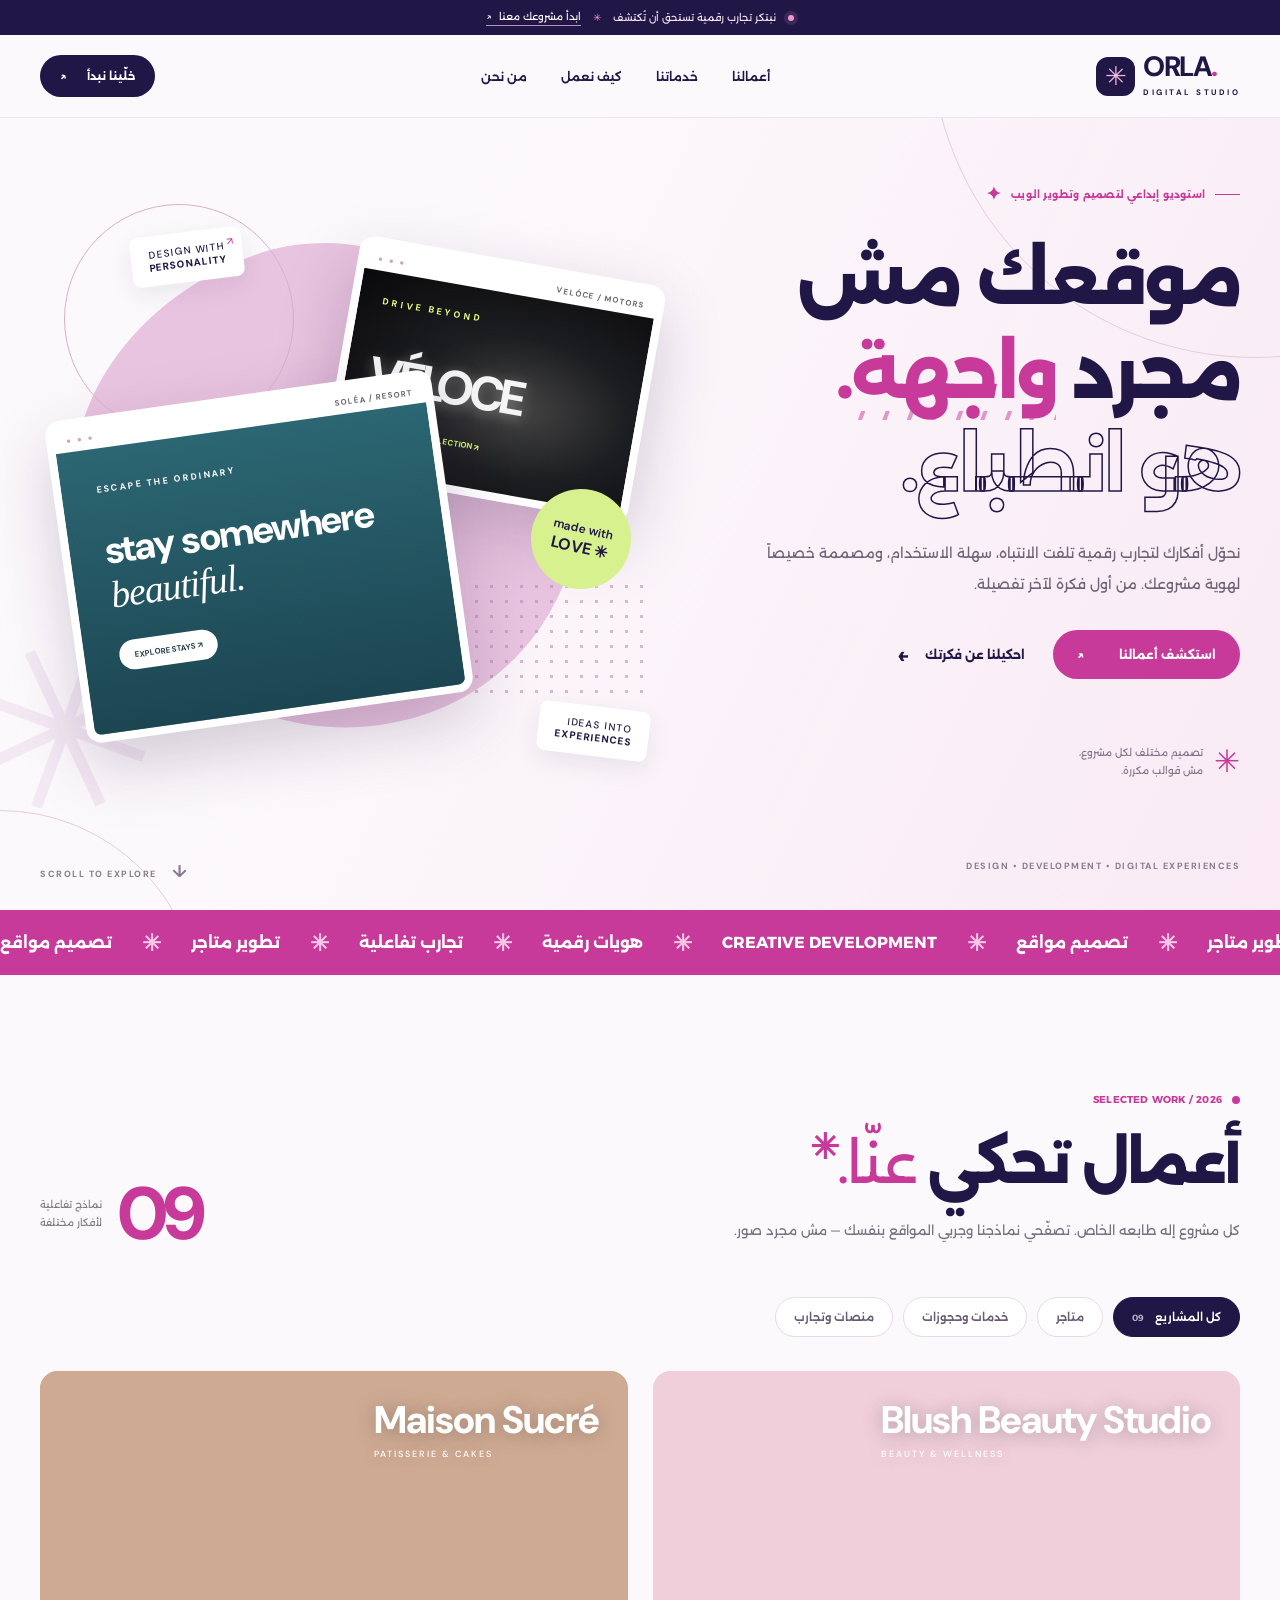
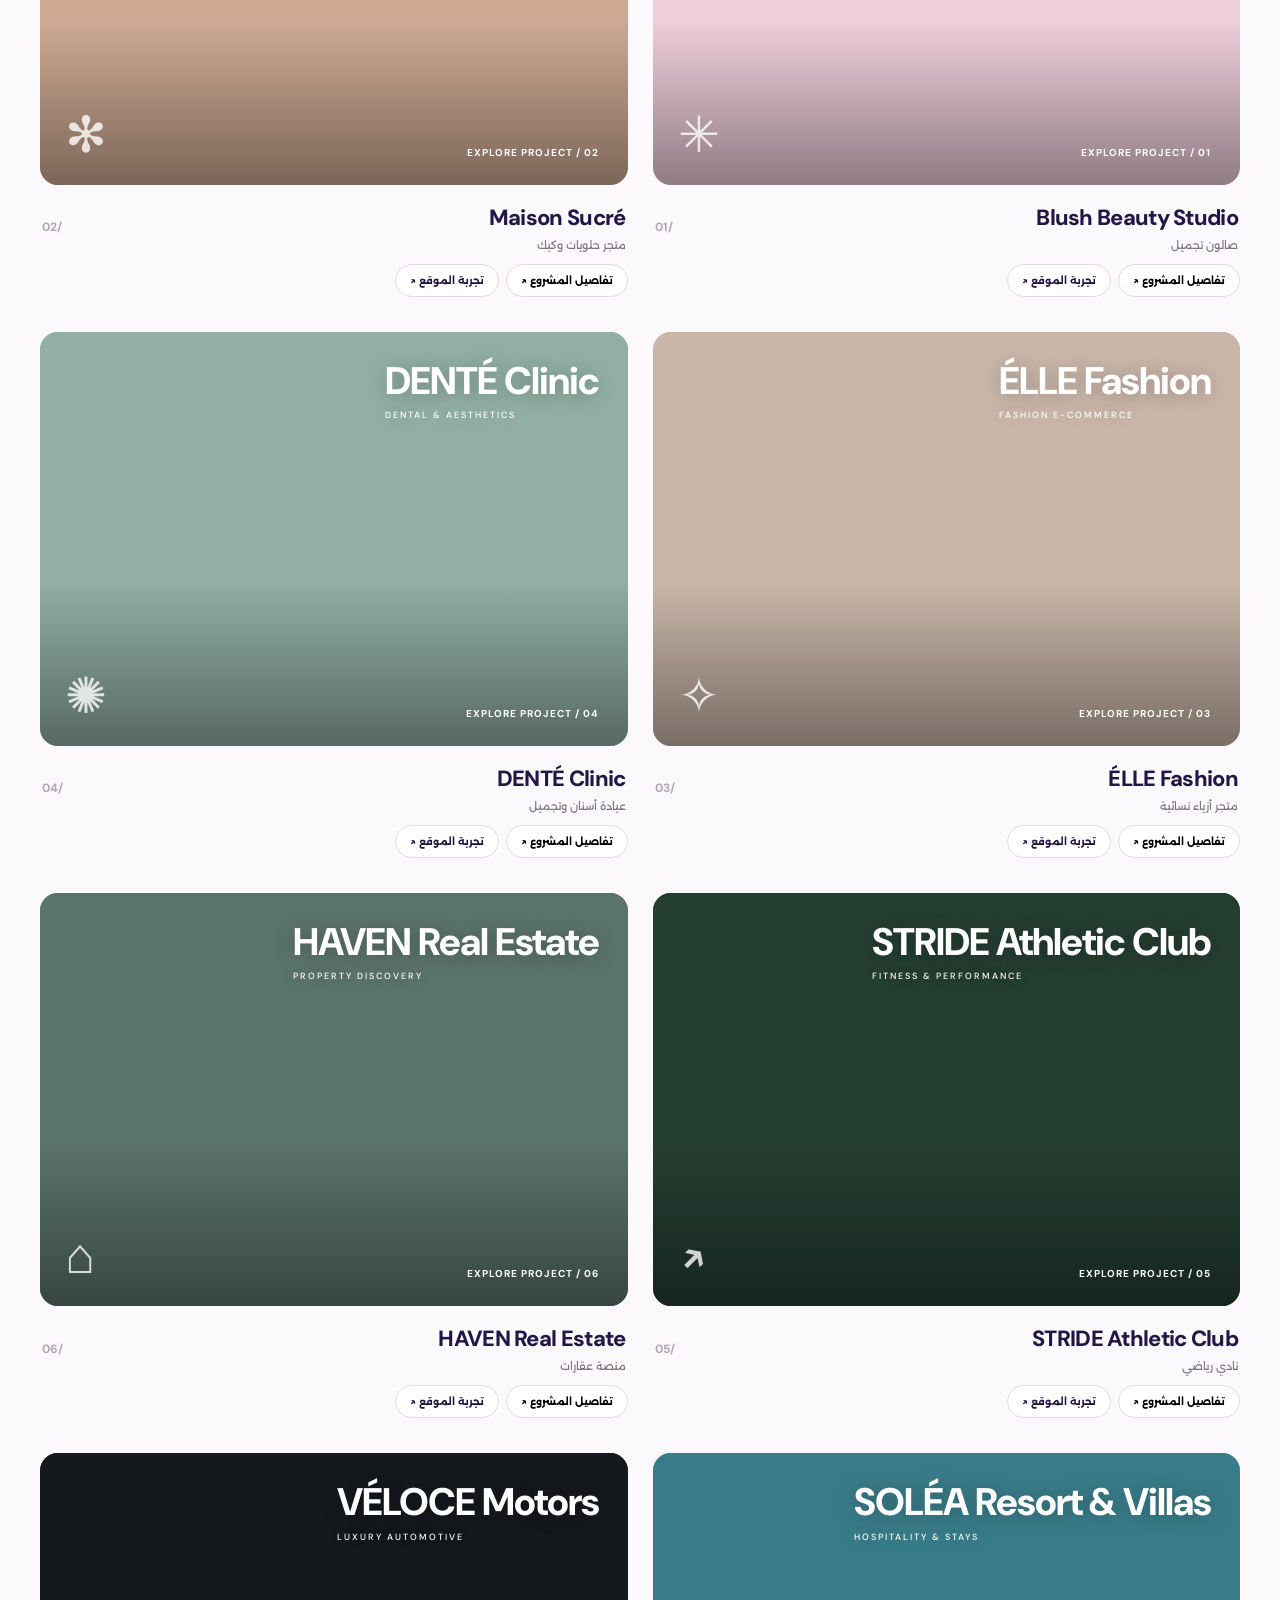
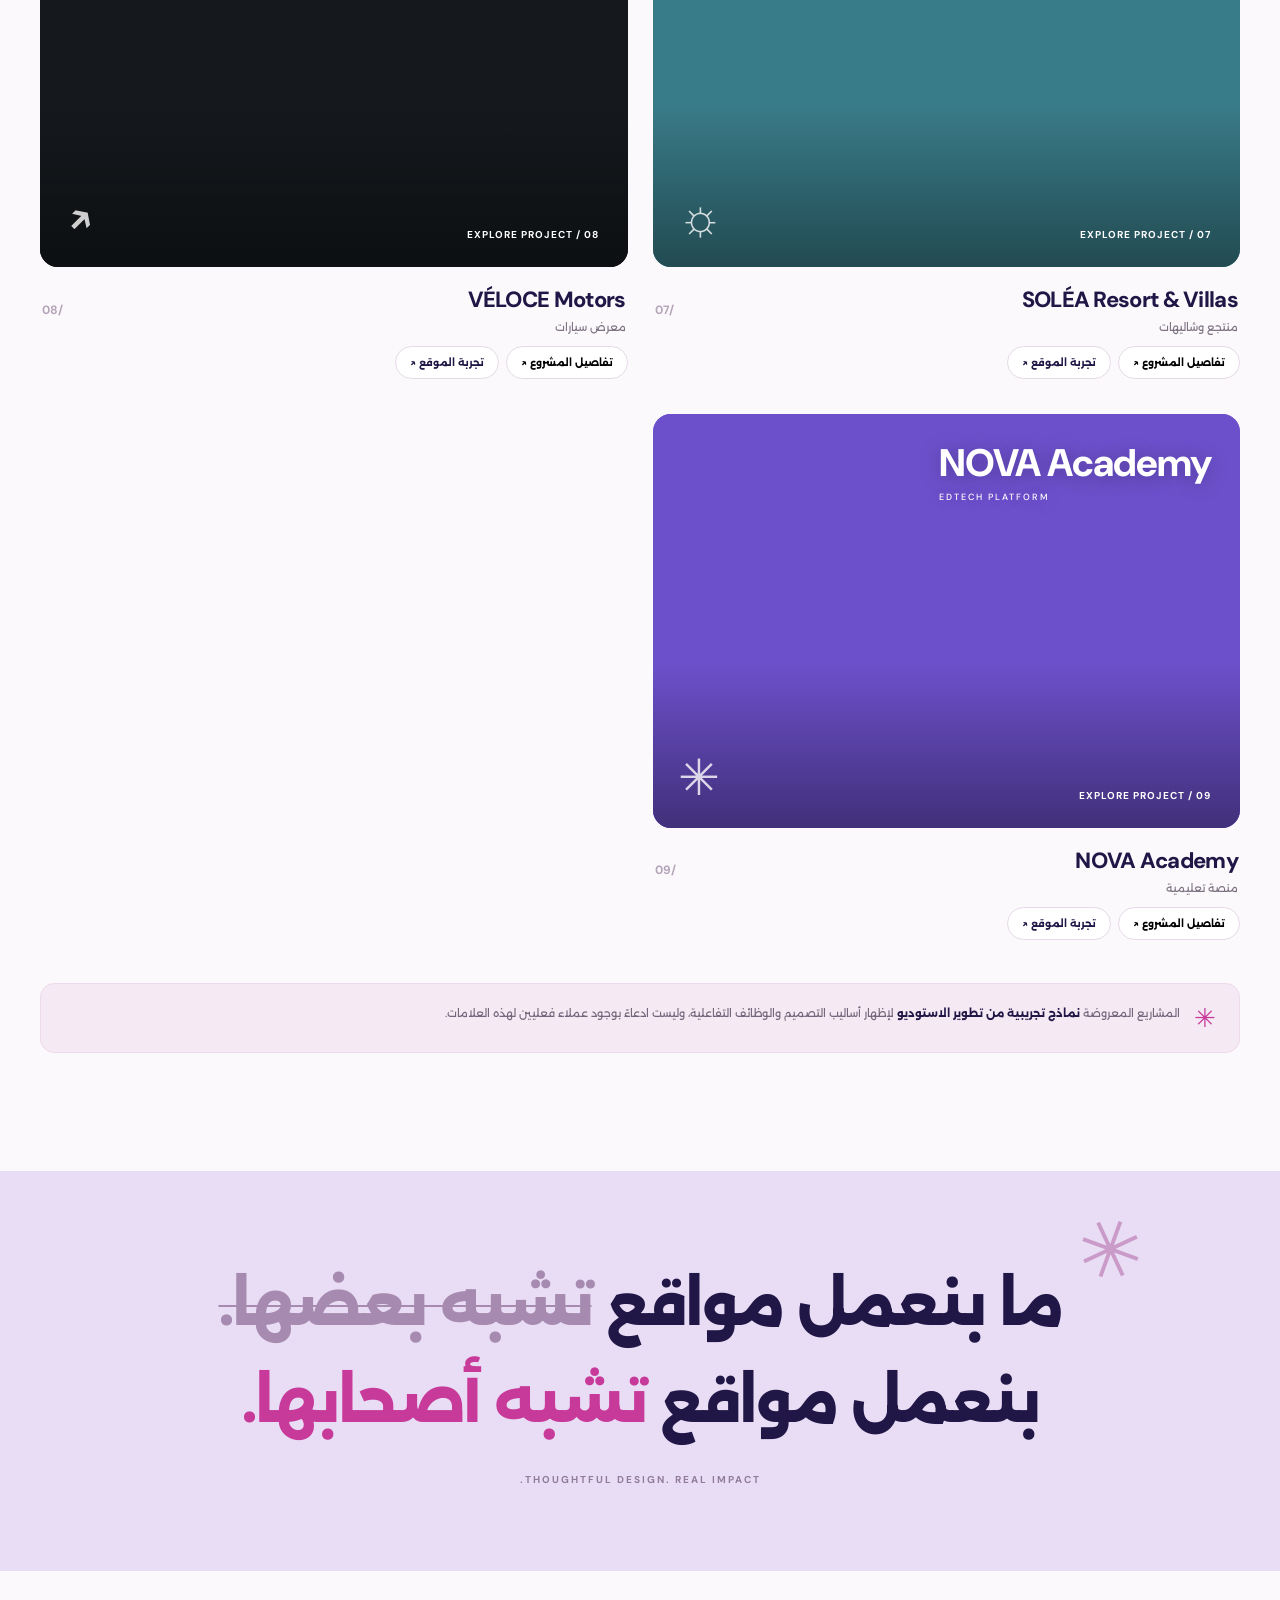
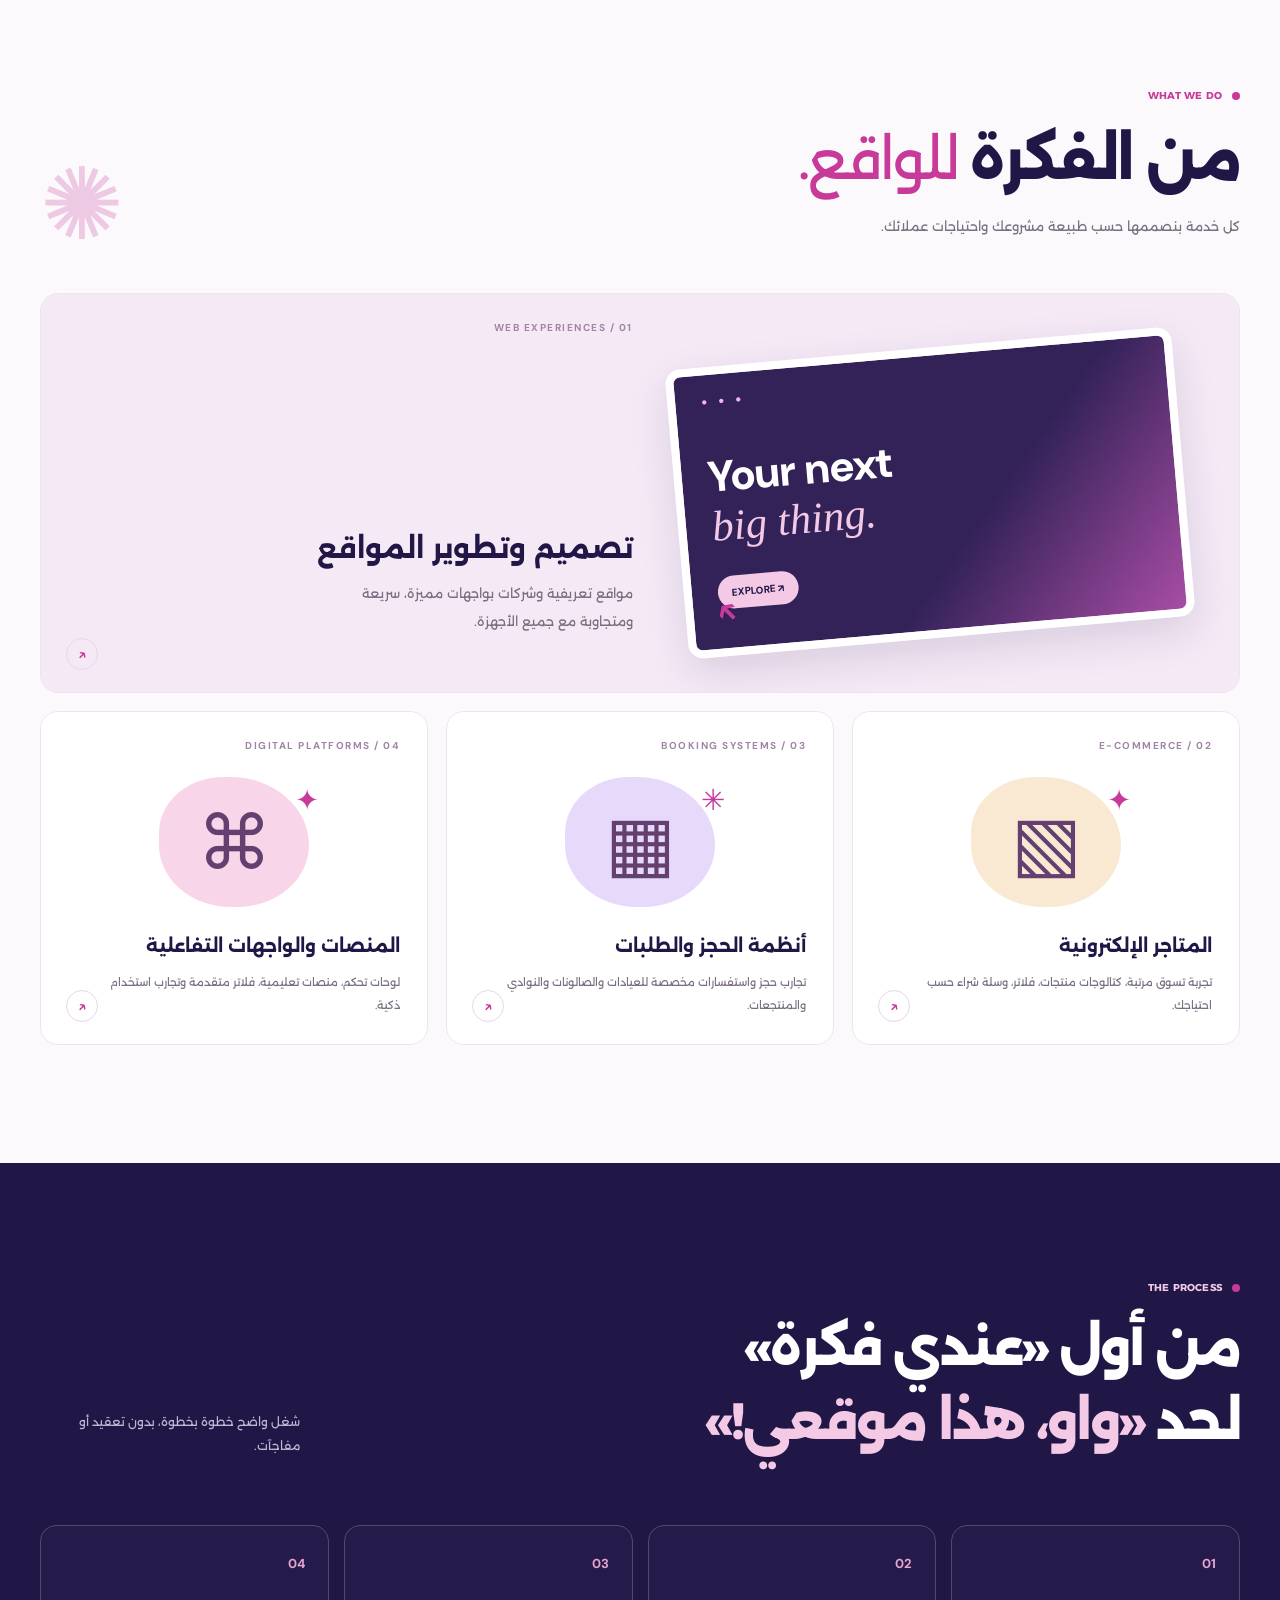
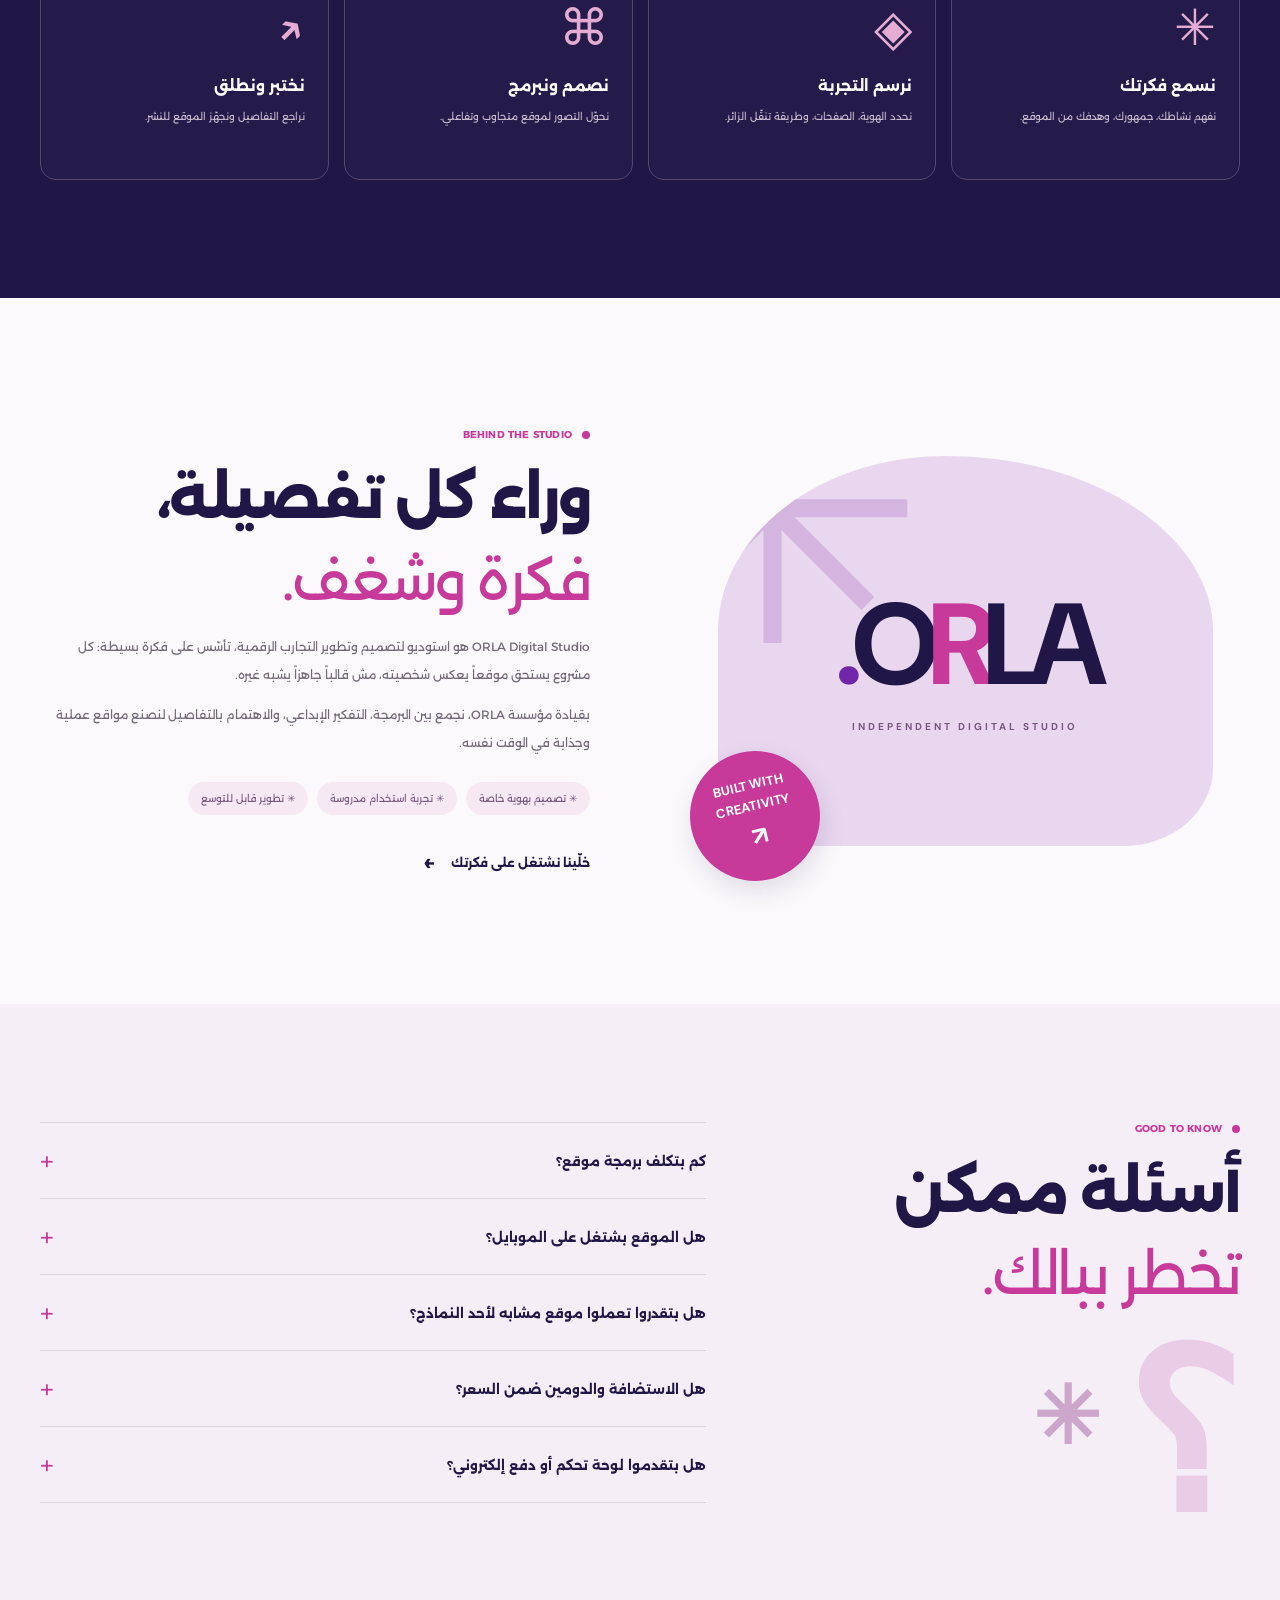
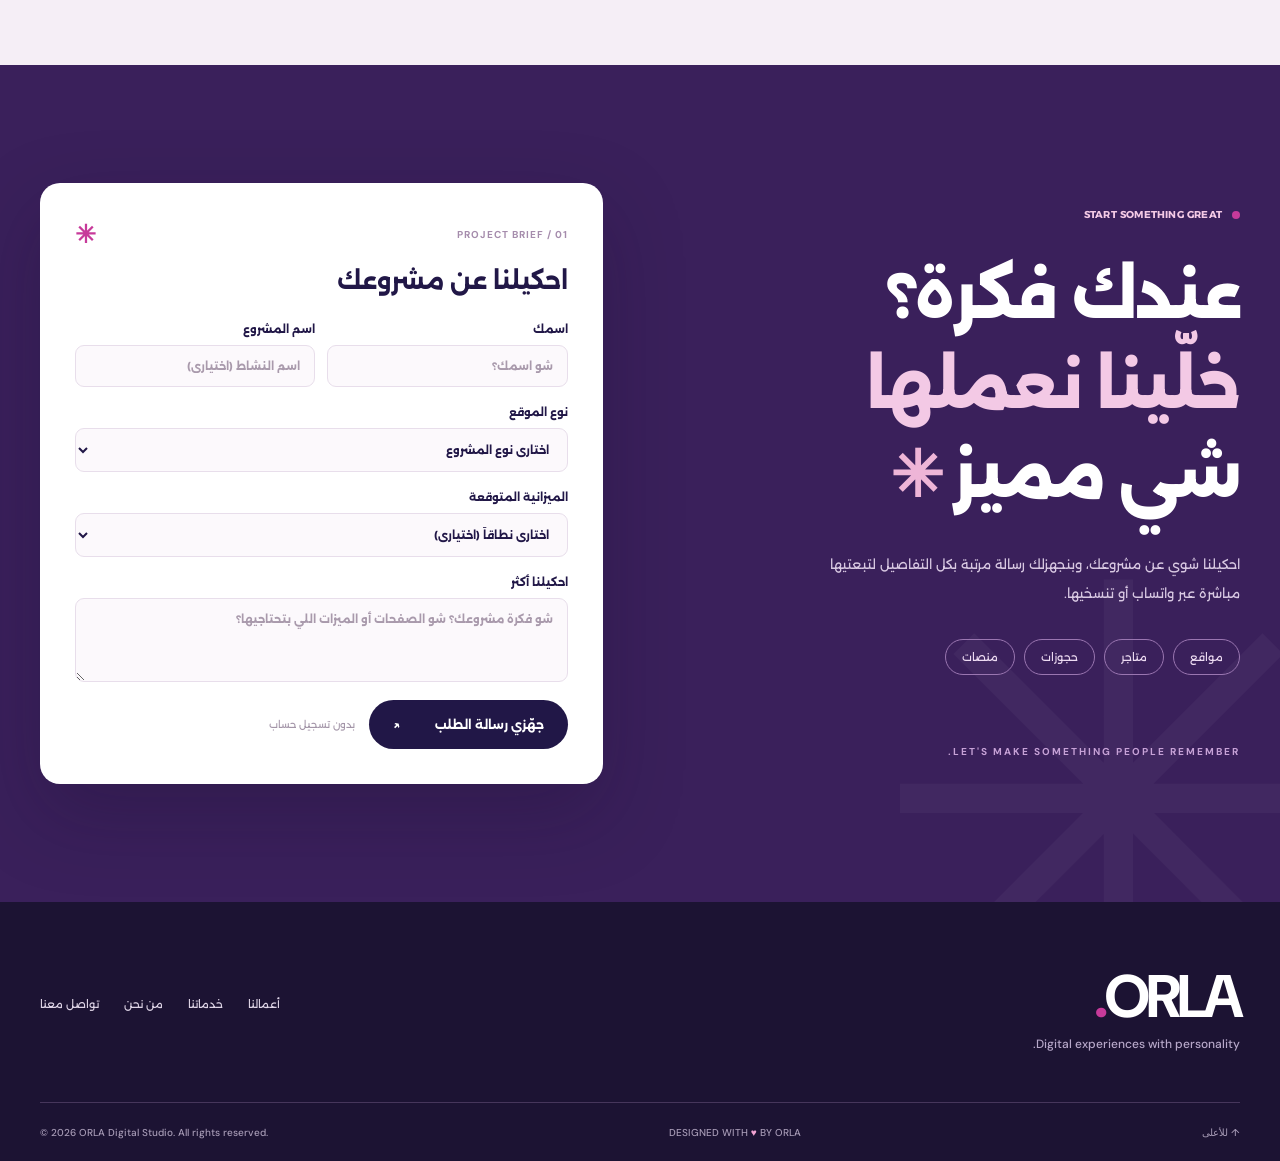
==== index.html @ 991848d8 "Add files via upload" ====
<!doctype html>
<html lang="ar" dir="rtl"><head><meta charset="utf-8"><meta name="viewport" content="width=device-width,initial-scale=1"><meta name="theme-color" content="#211747"><meta name="description" content="ORLA Digital Studio — تصميم وتطوير مواقع ومتاجر ومنصات رقمية بهويات مميزة وتجارب تفاعلية."><title>ORLA Digital Studio | نصنع حضورك الرقمي</title><link rel="preconnect" href="https://fonts.googleapis.com"><link rel="preconnect" href="https://fonts.gstatic.com" crossorigin><link href="https://fonts.googleapis.com/css2?family=Alexandria:wght@300;400;500;600;700;800&family=DM+Sans:wght@400;500;600;700;800&display=swap" rel="stylesheet"><link rel="stylesheet" href="style.css"></head>
<body>
<div class="progress-line" id="progress"></div><div class="cursor-glow" id="glow" aria-hidden="true"></div>
<div class="announcement"><span class="pulse"></span> نبتكر تجارب رقمية تستحق أن تُكتشف <span class="announcement-star">✳</span> <a href="#contact">ابدأ مشروعك معنا <span>↗</span></a></div>
<header class="header" id="header"><div class="shell nav"><a class="brand" href="#home" aria-label="ORLA Digital Studio"><span class="brand-symbol">✳</span><span class="brand-word">ORLA<span class="brand-dot">.</span><small>DIGITAL STUDIO</small></span></a><nav class="desktop-links" aria-label="القائمة الرئيسية"><a href="#work">أعمالنا</a><a href="#services">خدماتنا</a><a href="#process">كيف نعمل</a><a href="#about">من نحن</a></nav><div class="nav-end"><a class="nav-cta" href="#contact">خلّينا نبدأ <span>↗</span></a><button id="menuToggle" class="menu-toggle" aria-label="فتح القائمة" aria-expanded="false"><span></span><span></span></button></div></div><nav id="mobileMenu" class="mobile-menu" aria-label="قائمة الهاتف"><a href="#work">أعمالنا</a><a href="#services">خدماتنا</a><a href="#process">كيف نعمل</a><a href="#about">من نحن</a><a href="#contact">اطلب موقعك</a></nav></header>
<main>
<section class="hero" id="home"><div class="hero-orbit orbit-one"></div><div class="hero-orbit orbit-two"></div><div class="hero-grid shell"><div class="hero-content"><div class="eyebrow"><span class="eyebrow-line"></span> استوديو إبداعي لتصميم وتطوير الويب <span class="sparkle">✦</span></div><h1>موقعك مش<br>مجرد <em>واجهة<span class="squiggle"></span></em><span class="period">.</span><br><span class="hero-outline">هو انطباع.</span></h1><p class="hero-lead">نحوّل أفكارك لتجارب رقمية تلفت الانتباه، سهلة الاستخدام، ومصممة خصيصاً لهوية مشروعك. من أول فكرة لآخر تفصيلة.</p><div class="hero-actions"><a class="btn btn-pink" href="#work">استكشف أعمالنا <span>↗</span></a><a class="text-link" href="#contact">احكيلنا عن فكرتك <span>←</span></a></div><div class="hero-note"><span class="note-icon">✳</span><span>تصميم مختلف لكل مشروع،<br>مش قوالب مكررة.</span></div></div><div class="hero-art" aria-label="تصميم إبداعي يعرض نماذج مواقع"><div class="art-sun"></div><div class="art-dots"></div><div class="art-blob"></div><div class="floating-label label-top">DESIGN WITH <strong>PERSONALITY</strong> <span>↗</span></div><div class="mockup mockup-back"><div class="mockup-bar"><span>● ● ●</span><span>VELÓCE / MOTORS</span></div><div class="mini-car"><div class="mini-car-tag">DRIVE BEYOND</div><div class="mini-car-shape">VÉLOCE</div><div class="mini-car-footer">DISCOVER THE COLLECTION ↗</div></div></div><div class="mockup mockup-front"><div class="mockup-bar"><span>● ● ●</span><span>SOLÉA / RESORT</span></div><div class="mini-resort"><div class="mini-resort-label">ESCAPE THE ORDINARY</div><div class="mini-resort-title">stay somewhere<br><i>beautiful.</i></div><div class="mini-resort-button">EXPLORE STAYS ↗</div></div></div><div class="floating-sticker">made with<br><b>✳ LOVE</b></div><div class="floating-label label-bottom">IDEAS INTO <strong>EXPERIENCES</strong></div></div></div><div class="hero-bottom shell"><span>SCROLL TO EXPLORE <span class="down-arrow">↓</span></span><span>DESIGN • DEVELOPMENT • DIGITAL EXPERIENCES</span></div></section>
<div class="ticker" aria-hidden="true"><div class="ticker-track">تصميم مواقع <span>✳</span> تطوير متاجر <span>✳</span> تجارب تفاعلية <span>✳</span> هويات رقمية <span>✳</span> CREATIVE DEVELOPMENT <span>✳</span> تصميم مواقع <span>✳</span> تطوير متاجر <span>✳</span> تجارب تفاعلية <span>✳</span> هويات رقمية <span>✳</span> CREATIVE DEVELOPMENT <span>✳</span></div></div>
<section class="work-section section-pad" id="work"><div class="shell"><div class="section-top"><div><div class="kicker"><span class="kicker-dot"></span> SELECTED WORK / 2026</div><h2>أعمال تحكي <span class="serif-word">عنّا.</span><span class="pink-asterisk">✳</span></h2><p class="section-sub">كل مشروع إله طابعه الخاص. تصفّحي نماذجنا وجربي المواقع بنفسك — مش مجرد صور.</p></div><div class="work-count"><strong>09</strong><span>نماذج تفاعلية<br>لأفكار مختلفة</span></div></div><div class="filters" id="filters" role="group" aria-label="تصفية المشاريع"><button class="filter active" data-filter="all" aria-pressed="true">كل المشاريع <span>09</span></button><button class="filter" data-filter="commerce" aria-pressed="false">متاجر</button><button class="filter" data-filter="services" aria-pressed="false">خدمات وحجوزات</button><button class="filter" data-filter="platforms" aria-pressed="false">منصات وتجارب</button></div><div class="projects-grid" id="projectsGrid"></div><div class="portfolio-note"><span>✳</span><p>المشاريع المعروضة <strong>نماذج تجريبية من تطوير الاستوديو</strong> لإظهار أساليب التصميم والوظائف التفاعلية، وليست ادعاءً بوجود عملاء فعليين لهذه العلامات.</p></div></div></section>
<section class="statement"><div class="shell statement-inner"><div class="statement-spark">✳</div><p>ما بنعمل مواقع <span>تشبه بعضها.</span><br>بنعمل مواقع <em>تشبه أصحابها.</em></p><span class="statement-caption">THOUGHTFUL DESIGN. REAL IMPACT.</span></div></section>
<section class="services section-pad" id="services"><div class="shell"><div class="section-top"><div><div class="kicker"><span class="kicker-dot"></span> WHAT WE DO</div><h2>من الفكرة <span class="serif-word">للواقع.</span></h2><p class="section-sub">كل خدمة بنصممها حسب طبيعة مشروعك واحتياجات عملائك.</p></div><span class="section-side-decor">✺</span></div><div class="services-grid"><article class="service service-large"><span class="service-index">01 / WEB EXPERIENCES</span><div class="service-visual web-visual"><div class="visual-window"><div class="visual-dots">● ● ●</div><div class="visual-title">Your next<br><em>big thing.</em></div><div class="visual-pill">EXPLORE ↗</div></div><span class="visual-cursor">↖</span></div><div class="service-bottom"><div><h3>تصميم وتطوير المواقع</h3><p>مواقع تعريفية وشركات بواجهات مميزة، سريعة ومتجاوبة مع جميع الأجهزة.</p></div><span class="service-arrow">↗</span></div></article><article class="service"><span class="service-index">02 / E-COMMERCE</span><div class="service-icon service-icon-cream">▧<span class="icon-spark">✦</span></div><h3>المتاجر الإلكترونية</h3><p>تجربة تسوق مرتبة، كتالوجات منتجات، فلاتر، وسلة شراء حسب احتياجك.</p><span class="service-arrow">↗</span></article><article class="service"><span class="service-index">03 / BOOKING SYSTEMS</span><div class="service-icon service-icon-lavender">▦<span class="icon-spark">✳</span></div><h3>أنظمة الحجز والطلبات</h3><p>تجارب حجز واستفسارات مخصصة للعيادات والصالونات والنوادي والمنتجعات.</p><span class="service-arrow">↗</span></article><article class="service"><span class="service-index">04 / DIGITAL PLATFORMS</span><div class="service-icon service-icon-pink">⌘<span class="icon-spark">✦</span></div><h3>المنصات والواجهات التفاعلية</h3><p>لوحات تحكم، منصات تعليمية، فلاتر متقدمة وتجارب استخدام ذكية.</p><span class="service-arrow">↗</span></article></div></div></section>
<section class="process section-pad" id="process"><div class="shell"><div class="process-heading"><div><div class="kicker kicker-light"><span class="kicker-dot"></span> THE PROCESS</div><h2>من أول «عندي فكرة»<br>لحد <span>«واو، هذا موقعي!»</span></h2></div><p>شغل واضح خطوة بخطوة، بدون تعقيد أو مفاجآت.</p></div><div class="steps"><article class="step"><span class="step-number">01</span><div class="step-symbol">✳</div><h3>نسمع فكرتك</h3><p>نفهم نشاطك، جمهورك، وهدفك من الموقع.</p></article><article class="step"><span class="step-number">02</span><div class="step-symbol">◈</div><h3>نرسم التجربة</h3><p>نحدد الهوية، الصفحات، وطريقة تنقّل الزائر.</p></article><article class="step"><span class="step-number">03</span><div class="step-symbol">⌘</div><h3>نصمم ونبرمج</h3><p>نحوّل التصور لموقع متجاوب وتفاعلي.</p></article><article class="step"><span class="step-number">04</span><div class="step-symbol">↗</div><h3>نختبر ونطلق</h3><p>نراجع التفاصيل ونجهّز الموقع للنشر.</p></article></div></div></section>
<section class="about section-pad" id="about"><div class="shell about-grid"><div class="about-art"><div class="about-frame"><div class="about-art-big">O<span>R</span>LA<span class="about-art-dot">.</span></div><div class="about-art-line">INDEPENDENT DIGITAL STUDIO</div><div class="about-art-shape">✳</div></div><div class="about-stamp">BUILT WITH<br>CREATIVITY <b>↗</b></div></div><div class="about-content"><div class="kicker"><span class="kicker-dot"></span> BEHIND THE STUDIO</div><h2>وراء كل تفصيلة،<br><span class="serif-word">فكرة وشغف.</span></h2><p>ORLA Digital Studio هو استوديو لتصميم وتطوير التجارب الرقمية، تأسّس على فكرة بسيطة: كل مشروع يستحق موقعاً يعكس شخصيته، مش قالباً جاهزاً يشبه غيره.</p><p>بقيادة مؤسسة ORLA، نجمع بين البرمجة، التفكير الإبداعي، والاهتمام بالتفاصيل لنصنع مواقع عملية وجذابة في الوقت نفسه.</p><div class="about-values"><span>✳ تصميم بهوية خاصة</span><span>✳ تجربة استخدام مدروسة</span><span>✳ تطوير قابل للتوسع</span></div><a href="#contact" class="text-link about-link">خلّينا نشتغل على فكرتك <span>←</span></a></div></div></section>
<section class="faq section-pad" id="faq"><div class="shell faq-grid"><div><div class="kicker"><span class="kicker-dot"></span> GOOD TO KNOW</div><h2>أسئلة ممكن<br><span class="serif-word">تخطر ببالك.</span></h2><div class="faq-decoration">؟<span>✳</span></div></div><div class="faq-items"><details><summary>كم بتكلف برمجة موقع؟ <span>+</span></summary><p>السعر بعتمد على نوع الموقع، عدد الصفحات، التفاعلات، والحاجة لقاعدة بيانات أو لوحة تحكم. بعد ما نفهم فكرتك بنقدّم عرض سعر واضح.</p></details><details><summary>هل الموقع بشتغل على الموبايل؟ <span>+</span></summary><p>أكيد، بنصمم واجهات متجاوبة للموبايل والتابلت والكمبيوتر، وبنختبرها قبل التسليم.</p></details><details><summary>هل بتقدروا تعملوا موقع مشابه لأحد النماذج؟ <span>+</span></summary><p>بنقدر نستفيد من نموذج كنقطة انطلاق، لكن بنخصص التصميم والمحتوى والوظائف حسب علامتك واحتياجات مشروعك.</p></details><details><summary>هل الاستضافة والدومين ضمن السعر؟ <span>+</span></summary><p>هذا بيتحدد حسب متطلبات المشروع وعرض السعر. المواقع الثابتة ممكن تستضاف بخيارات مجانية، بينما الأنظمة المتقدمة قد تحتاج خدمات مدفوعة.</p></details><details><summary>هل بتقدموا لوحة تحكم أو دفع إلكتروني؟ <span>+</span></summary><p>ممكن تطويرها حسب نطاق المشروع والتكاملات المتاحة. النماذج المعروضة في معرض الأعمال ليست بديلاً عن نظام إنتاجي متكامل.</p></details></div></div></section>
<section class="contact section-pad" id="contact"><div class="shell contact-grid"><div class="contact-copy"><div class="kicker kicker-light"><span class="kicker-dot"></span> START SOMETHING GREAT</div><h2>عندك فكرة؟<br><em>خلّينا نعملها</em><br>شي مميز<span>✳</span></h2><p>احكيلنا شوي عن مشروعك، وبنجهزلك رسالة مرتبة بكل التفاصيل لتبعتيها مباشرة عبر واتساب أو تنسخيها.</p><div class="contact-chips"><span>مواقع</span><span>متاجر</span><span>حجوزات</span><span>منصات</span></div><div class="contact-small">LET'S MAKE SOMETHING PEOPLE REMEMBER.</div></div><form class="contact-form" id="projectForm"><div class="form-header"><span>PROJECT BRIEF / 01</span><span>✳</span></div><h3>احكيلنا عن مشروعك</h3><div class="form-row"><label>اسمك <input id="clientName" required maxlength="70" placeholder="شو اسمك؟" autocomplete="name"></label><label>اسم المشروع <input id="businessName" maxlength="80" placeholder="اسم النشاط (اختياري)"></label></div><label>نوع الموقع <select id="projectType" required><option value="">اختاري نوع المشروع</option><option>موقع تعريفي / شركة</option><option>متجر إلكتروني</option><option>موقع حجوزات</option><option>منصة تعليمية أو تفاعلية</option><option>موقع أو نظام مخصص</option><option>مش متأكدة بعد</option></select></label><label>الميزانية المتوقعة <select id="budget"><option value="">اختاري نطاقاً (اختياري)</option><option>أقل من 300 دولار</option><option>300 – 700 دولار</option><option>700 – 1500 دولار</option><option>أكثر من 1500 دولار</option><option>بحاجة لاستشارة</option></select></label><label>احكيلنا أكثر <textarea id="projectDetails" rows="4" maxlength="1600" placeholder="شو فكرة مشروعك؟ شو الصفحات أو الميزات اللي بتحتاجيها؟" required></textarea></label><div class="form-actions"><button type="submit" class="btn btn-dark">جهّزي رسالة الطلب <span>↗</span></button><span>بدون تسجيل حساب</span></div><div id="formResult" class="form-result" hidden><p>رسالتك جاهزة! انسخيها أو افتحي واتساب بعد إضافة رقم الاستوديو.</p><div class="result-buttons"><button type="button" id="copyBrief">نسخ الرسالة</button><button type="button" id="sendWhatsapp">فتح واتساب ↗</button></div><p class="form-hint" id="formHint"></p></div></form></div></section>
</main><footer class="footer"><div class="shell"><div class="footer-top"><div><a class="footer-logo" href="#home">ORLA<span>.</span></a><p>Digital experiences with personality.</p></div><div class="footer-links"><a href="#work">أعمالنا</a><a href="#services">خدماتنا</a><a href="#about">من نحن</a><a href="#contact">تواصل معنا</a></div></div><div class="footer-bottom"><span>© <span id="year"></span> ORLA Digital Studio. All rights reserved.</span><span>DESIGNED WITH <span class="footer-heart">♥</span> BY ORLA</span><a href="#home">للأعلى ↑</a></div></div></footer>
<div class="project-modal" id="projectModal" role="dialog" aria-modal="true" aria-labelledby="modalTitle" hidden><div class="modal-backdrop" data-close="true"></div><div class="modal-panel"><button class="modal-close" id="closeModal" aria-label="إغلاق">✕</button><div class="modal-content" id="modalContent"></div></div></div>
<script src="config.js"></script><script src="app.js"></script></body></html>
---- style.css ----
:root{--ink:#211747;--dark:#211747;--purple:#7026a8;--pink:#c73a9a;--rose:#f3c9e5;--blush:#f9e7f3;--cream:#fcf9fc;--lav:#e9ddf5;--muted:#736b80;--line:#e9dfec;--white:#fff;--radius:22px}*{box-sizing:border-box}html{scroll-behavior:smooth;scroll-padding-top:86px}body{margin:0;font-family:Alexandria,Arial,sans-serif;background:var(--cream);color:var(--ink);-webkit-font-smoothing:antialiased;overflow-x:hidden}button,input,select,textarea{font:inherit}button{cursor:pointer}a{color:inherit;text-decoration:none}img{max-width:100%;display:block}::selection{background:#e8a5d5;color:var(--ink)}.shell{width:min(1200px,calc(100% - 64px));margin-inline:auto}.section-pad{padding:118px 0}.progress-line{position:fixed;z-index:150;top:0;right:0;height:3px;width:0;background:var(--pink);transition:width .1s}.cursor-glow{position:fixed;width:400px;height:400px;border-radius:50%;background:radial-gradient(circle,rgba(243,201,229,.17),transparent 67%);pointer-events:none;z-index:0;transform:translate(-50%,-50%)}.announcement{height:35px;background:var(--dark);color:#f7e5f3;display:flex;align-items:center;justify-content:center;gap:12px;font-size:10px;position:relative;z-index:30}.announcement a{color:#fff;border-bottom:1px solid #bd8dbd;padding-bottom:2px}.announcement a span{display:inline-block;margin-right:4px}.pulse{width:6px;height:6px;background:#ed99cb;border-radius:50%;box-shadow:0 0 0 4px #ed99cb20}.announcement-star{color:#ed99cb}.header{height:83px;background:#fcf9fcf2;backdrop-filter:blur(20px);border-bottom:1px solid #ede4ef;position:sticky;top:0;z-index:100;transition:box-shadow .3s}.header.scrolled{box-shadow:0 8px 30px #2117470a}.nav{height:100%;display:flex;align-items:center;justify-content:space-between}.brand{display:flex;align-items:center;gap:8px;direction:ltr}.brand-symbol{width:39px;height:39px;display:grid;place-items:center;border-radius:12px;background:var(--ink);color:#f0b8dc;font-size:26px;line-height:1}.brand-word{font:800 28px/.9 'DM Sans',sans-serif;letter-spacing:-1.5px}.brand-dot{color:var(--pink)}.brand-word small{display:block;letter-spacing:2.5px;font:700 8px/1.5 'DM Sans',sans-serif;margin-top:6px}.desktop-links{display:flex;gap:34px;align-items:center}.desktop-links a{font-size:12px;font-weight:600;transition:color .2s}.desktop-links a:hover{color:var(--pink)}.nav-end{display:flex;align-items:center;gap:12px}.nav-cta{background:var(--dark);color:white;border-radius:100px;padding:14px 20px;font-size:11px;font-weight:700;display:flex;gap:20px;transition:background .2s,transform .2s}.nav-cta:hover{background:var(--purple);transform:translateY(-2px)}.menu-toggle{display:none;border:0;background:none;width:42px;height:42px}.menu-toggle span{display:block;height:2px;width:23px;background:var(--ink);margin:6px auto}.mobile-menu{display:none}.hero{min-height:720px;position:relative;overflow:hidden;background:linear-gradient(115deg,#fcf9fc 30%,#f9eaf4 100%)}.hero:after{content:'✳';position:absolute;left:-32px;bottom:40px;font-size:230px;color:#e8c9e8;opacity:.35;transform:rotate(20deg)}.hero-grid{display:grid;grid-template-columns:1fr 1.03fr;align-items:center;min-height:670px;position:relative;z-index:1}.hero-content{padding:65px 0 70px}.eyebrow,.kicker{display:flex;align-items:center;gap:10px;font-size:10px;font-weight:700;letter-spacing:.2px;color:var(--pink)}.eyebrow-line{width:25px;height:1px;background:var(--pink)}.sparkle{font-size:18px}.hero h1{font-size:clamp(49px,5.5vw,83px);line-height:1.33;letter-spacing:-3px;margin:28px 0 24px;font-weight:800}.hero h1 em{font-style:normal;color:var(--pink);position:relative}.squiggle{position:absolute;height:9px;bottom:-4px;left:0;right:0;background:repeating-linear-gradient(110deg,transparent 0 9px,#c73a9a 10px 13px,transparent 14px 23px);opacity:.5}.period{color:var(--pink)}.hero-outline{color:transparent;-webkit-text-stroke:1.5px var(--ink)}.hero-lead{max-width:485px;color:#6f6377;font-size:14px;line-height:2.2}.hero-actions{display:flex;gap:28px;align-items:center;margin-top:31px}.btn{border:0;border-radius:100px;padding:17px 24px;display:inline-flex;align-items:center;justify-content:space-between;gap:35px;font-size:12px;font-weight:700;transition:transform .2s,box-shadow .2s}.btn:hover{transform:translateY(-3px);box-shadow:0 13px 28px #21174720}.btn-pink{background:var(--pink);color:white}.text-link{font-size:12px;font-weight:700;display:inline-flex;gap:16px;align-items:center}.text-link span{font-size:20px;transition:transform .2s}.text-link:hover span{transform:translateX(-5px)}.hero-note{display:flex;gap:11px;align-items:center;font-size:10px;line-height:1.8;color:#84758b;margin-top:55px}.note-icon{font-size:31px;color:var(--pink)}.hero-art{position:relative;height:620px;isolation:isolate}.art-blob{position:absolute;width:490px;height:490px;left:7%;top:65px;background:#e9c4e0;border-radius:52% 48% 46% 54% / 42% 55% 45% 58%;transform:rotate(-20deg);z-index:-1}.art-sun{position:absolute;width:230px;height:230px;border:1px solid #dcaed0;border-radius:50%;top:25px;left:4%}.art-dots{position:absolute;width:180px;height:120px;right:0;bottom:100px;background-image:radial-gradient(#bb84b5 1.5px,transparent 1.5px);background-size:15px 15px;opacity:.55}.mockup{position:absolute;border:8px solid #fff;box-shadow:0 25px 65px #32194335;background:white;border-radius:15px;overflow:hidden;direction:ltr}.mockup-bar{height:25px;background:#fff;color:#6f6772;display:flex;align-items:center;justify-content:space-between;padding:0 12px;font:700 8px 'DM Sans',sans-serif;letter-spacing:1px}.mockup-bar span:first-child{color:#d2a2c3;letter-spacing:2px}.mockup-back{width:310px;height:240px;top:80px;right:0;transform:rotate(10deg)}.mini-car{height:100%;background:radial-gradient(ellipse at 60% 50%,#444 0,#1c1d20 45%,#09090b 100%);color:white;padding:24px}.mini-car-tag{font:700 9px 'DM Sans';letter-spacing:3px;color:#e7ff86}.mini-car-shape{font:800 48px 'DM Sans';letter-spacing:-4px;margin-top:35px;color:#f5f5f5;text-shadow:0 3px 14px #fff5}.mini-car-footer{font:700 8px 'DM Sans';color:#d6ff6c;margin-top:18px}.mockup-front{width:390px;height:325px;top:215px;left:4%;transform:rotate(-8deg)}.mini-resort{height:100%;background:linear-gradient(0deg,#13323fb5,#13323f10),url('https://images.unsplash.com/photo-1613490493576-7fde63acd811?w=900&q=80') center/cover,#2d6a76;padding:35px;color:white}.mini-resort-label{font:700 9px 'DM Sans';letter-spacing:2px}.mini-resort-title{font:800 38px/1.15 'DM Sans';letter-spacing:-1px;margin-top:35px}.mini-resort-title i{font-family:Georgia,serif;font-weight:400}.mini-resort-button{display:inline-block;margin-top:25px;background:#fff;color:#254047;padding:10px 15px;border-radius:100px;font:700 8px 'DM Sans'}.floating-label{position:absolute;background:white;padding:12px 17px;box-shadow:0 8px 25px #21174715;font:500 10px 'DM Sans';letter-spacing:1px;z-index:4;border-radius:8px}.floating-label strong{display:block;font-weight:800}.label-top{top:53px;left:15%;transform:rotate(-7deg)}.label-top span{position:absolute;top:8px;right:8px;color:var(--pink)}.label-bottom{bottom:43px;right:0;transform:rotate(7deg)}.floating-sticker{position:absolute;right:3%;top:310px;background:#d6f18d;width:100px;height:100px;border-radius:50%;display:flex;flex-direction:column;justify-content:center;align-items:center;text-align:center;font:600 12px 'DM Sans';transform:rotate(13deg);z-index:3}.floating-sticker b{font-size:16px}.hero-bottom{position:relative;z-index:1;display:flex;justify-content:space-between;color:#897b8e;font:700 9px 'DM Sans';letter-spacing:1.5px;padding-bottom:28px;direction:ltr}.down-arrow{font-size:17px;margin-left:12px}.hero-orbit{position:absolute;border:1px solid #eacbe2;border-radius:50%;pointer-events:none}.orbit-one{width:650px;height:650px;top:-410px;right:-300px}.orbit-two{width:400px;height:400px;bottom:-300px;left:-200px}.ticker{height:65px;display:flex;align-items:center;overflow:hidden;background:var(--pink);color:white;direction:ltr}.ticker-track{white-space:nowrap;min-width:max-content;animation:marquee 30s linear infinite;font-weight:700;font-size:16px;display:flex;align-items:center;gap:30px}.ticker-track span{font-size:23px;color:#f5c6e5}@keyframes marquee{to{transform:translateX(-50%)}}.section-top{display:flex;align-items:end;justify-content:space-between;gap:35px;margin-bottom:40px}.kicker-dot{width:8px;height:8px;border-radius:50%;background:var(--pink)}h2{font-size:clamp(35px,4.4vw,61px);line-height:1.45;letter-spacing:-2px;margin:16px 0 12px;font-weight:800}.serif-word{font-weight:400;color:var(--pink)}.pink-asterisk{color:var(--pink);font-size:35px;vertical-align:top}.section-sub{color:#7a7080;font-size:13px;line-height:2.1;max-width:510px}.work-count{display:flex;align-items:center;gap:15px;padding-bottom:10px}.work-count strong{font:800 74px/.9 'DM Sans';letter-spacing:-5px;color:var(--pink)}.work-count span{font-size:10px;line-height:1.8;color:#857b89}.filters{display:flex;flex-wrap:wrap;gap:10px;margin-bottom:34px}.filter{border:1px solid #e7dbe8;border-radius:100px;background:#fff;padding:12px 18px;color:#695b71;font-size:11px;font-weight:600;transition:.2s}.filter span{font-size:9px;margin-right:8px;opacity:.7}.filter.active,.filter:hover{background:var(--ink);color:white;border-color:var(--ink)}.projects-grid{display:grid;grid-template-columns:repeat(2,minmax(0,1fr));gap:35px 25px}.project-card{min-width:0}.project-media{position:relative;aspect-ratio:1.42;border-radius:18px;overflow:hidden;background:var(--card-bg,#eee);cursor:pointer;border:0;width:100%;padding:0;display:block;text-align:initial;isolation:isolate}.project-media:focus-visible{outline:3px solid var(--pink);outline-offset:3px}.project-media:before{content:'';position:absolute;inset:0;background:var(--card-bg);z-index:-2}.project-media:after{content:'';position:absolute;inset:0;background:linear-gradient(0deg,#0006,transparent 40%);pointer-events:none}.project-photo{position:absolute;inset:0;background-image:var(--card-img);background-size:cover;background-position:center;transition:transform .6s cubic-bezier(.2,.8,.2,1);opacity:.88}.project-media:hover .project-photo{transform:scale(1.07)}.project-media .card-brand{position:absolute;top:28px;right:29px;color:var(--card-text,#fff);font:800 clamp(22px,3vw,43px)/1.1 'DM Sans',Arial,sans-serif;letter-spacing:-1px;text-shadow:0 2px 20px #0004;z-index:2;direction:ltr}.project-media .card-brand small{display:block;font:500 9px 'DM Sans';letter-spacing:2px;margin-top:7px}.project-media .card-motif{position:absolute;left:25px;bottom:20px;font-size:50px;color:#fff;opacity:.8;z-index:2;transition:transform .3s}.project-media:hover .card-motif{transform:rotate(45deg)}.project-media .card-bottom{position:absolute;bottom:26px;right:29px;z-index:3;color:white;font:700 10px 'DM Sans';letter-spacing:1px;direction:ltr}.project-media .view-bubble{position:absolute;left:25px;top:22px;z-index:3;width:44px;height:44px;border-radius:50%;display:grid;place-items:center;background:#fff;color:#211747;font-size:21px;transform:translateY(-70px);transition:transform .3s}.project-media:hover .view-bubble{transform:translateY(0)}.project-info{padding:18px 2px 0;display:flex;align-items:center;justify-content:space-between;gap:12px}.project-info h3{font:800 22px 'DM Sans';letter-spacing:-.7px;margin:0 0 6px;direction:ltr;text-align:right}.project-info p{font-size:11px;color:#7e7484;margin:0}.project-index{font:700 12px 'DM Sans';color:#b4a4b8}.project-actions{display:flex;gap:7px;margin-top:12px}.project-actions button,.project-actions a{border:1px solid #e5d9e7;background:#fff;border-radius:100px;padding:9px 14px;font-size:10px;font-weight:700;transition:.2s}.project-actions button:hover,.project-actions a:hover{background:var(--ink);color:white}.portfolio-note{display:flex;gap:14px;align-items:start;background:#f5e9f3;border:1px solid #eddaea;padding:18px 23px;border-radius:14px;margin-top:43px}.portfolio-note>span{color:var(--pink);font-size:26px}.portfolio-note p{margin:0;font-size:11px;color:#75657b;line-height:2}.portfolio-note strong{color:var(--ink)}.statement{background:var(--lav);overflow:hidden}.statement-inner{position:relative;padding:85px 0;text-align:center}.statement p{font-size:clamp(30px,4.6vw,64px);font-weight:800;line-height:1.65;letter-spacing:-2px;margin:0}.statement p span{color:#a68aaf;text-decoration:line-through;text-decoration-thickness:2px}.statement p em{font-style:normal;color:var(--pink)}.statement-spark{position:absolute;top:30px;right:8%;font-size:80px;color:#ca9bc8;transform:rotate(20deg)}.statement-caption{display:block;margin-top:23px;color:#907c98;font:700 10px 'DM Sans';letter-spacing:2px}.section-side-decor{font-size:100px;color:#edc9e4;line-height:1}.services-grid{display:grid;grid-template-columns:repeat(3,1fr);gap:18px}.service{min-height:320px;position:relative;background:white;border:1px solid #eee4ef;border-radius:18px;padding:27px;display:flex;flex-direction:column;overflow:hidden;transition:transform .25s,box-shadow .25s}.service:hover{transform:translateY(-5px);box-shadow:0 17px 40px #2117470c}.service-large{grid-column:span 3;min-height:400px;display:grid;grid-template-columns:1fr 1fr;grid-template-rows:auto 1fr;gap:15px;background:#f5e9f6}.service-index{font:700 10px 'DM Sans';letter-spacing:1.5px;color:#a084a5}.service h3{font-size:18px;line-height:1.6;margin:18px 0 10px}.service p{font-size:11px;color:#7a6e81;line-height:2.1;margin:0;max-width:300px}.service-arrow{position:absolute;bottom:22px;left:25px;width:32px;height:32px;border-radius:50%;display:grid;place-items:center;border:1px solid #e9d7e8;color:var(--pink);font-size:17px}.service-large .service-index{grid-column:2}.service-large .service-visual{grid-column:1;grid-row:1 / span 2}.service-large .service-bottom{grid-column:2;grid-row:2;align-self:end;padding-bottom:30px}.service-large h3{font-size:28px}.service-large p{font-size:13px}.web-visual{position:relative;display:flex;justify-content:center;align-items:center}.visual-window{background:#fff;border:8px solid #fff;border-radius:15px;width:90%;height:290px;box-shadow:0 15px 40px #21174720;transform:rotate(-5deg);overflow:hidden;background:linear-gradient(130deg,#322258 60%,#a84da4);color:white;padding:20px 26px;direction:ltr}.visual-dots{font-size:10px;letter-spacing:4px;color:#f0b7e3}.visual-title{font:800 43px/1.15 'DM Sans';margin-top:45px}.visual-title em{font-family:Georgia,serif;font-weight:400;color:#f3c9e5}.visual-pill{background:#f3c9e5;color:#211747;display:inline-block;border-radius:100px;padding:10px 14px;font:800 10px 'DM Sans';margin-top:25px}.visual-cursor{position:absolute;bottom:30px;left:12%;font-size:42px;color:#c73a9a}.service-icon{height:130px;width:150px;border-radius:45% 55% 50% 50%;display:grid;place-items:center;font-size:75px;margin:25px auto 7px;position:relative;color:#634070}.service-icon-cream{background:#f9e9d2}.service-icon-lavender{background:#e7d9fa}.service-icon-pink{background:#f9d5e9}.icon-spark{position:absolute;right:-10px;top:5px;font-size:29px;color:var(--pink)}.process{background:var(--dark);color:#fff}.process-heading{display:flex;justify-content:space-between;align-items:end;gap:30px;margin-bottom:55px}.kicker-light{color:#f3c9e5}.process h2{font-size:clamp(32px,4vw,54px)}.process h2 span{color:#f3c9e5}.process-heading>p{font-size:12px;color:#c3b5d3;max-width:260px;line-height:2}.steps{display:grid;grid-template-columns:repeat(4,1fr);gap:15px}.step{position:relative;border:1px solid #56466d;border-radius:16px;padding:27px 23px 35px;min-height:255px;background:#ffffff05;transition:background .2s}.step:hover{background:#ffffff0d}.step-number{font:700 13px 'DM Sans';color:#e6a6d2}.step-symbol{font-size:50px;color:#e4acd3;margin:25px 0 18px}.step h3{font-size:15px;margin:0 0 12px}.step p{font-size:10px;color:#c4b9ce;line-height:2;margin:0}.about-grid{display:grid;grid-template-columns:1fr 1fr;gap:100px;align-items:center}.about-art{position:relative;min-height:470px;display:flex;align-items:center;justify-content:center}.about-frame{position:relative;width:90%;height:390px;background:#e9d6ef;border-radius:46% 54% 18% 20% / 45% 45% 20% 20%;display:flex;align-items:center;justify-content:center;flex-direction:column;overflow:hidden}.about-art-big{font:800 clamp(70px,9vw,140px) 'DM Sans';letter-spacing:-12px;color:#211747;z-index:1}.about-art-big span{color:#c73a9a}.about-art-dot{color:#7026a8!important}.about-art-line{font:700 10px 'DM Sans';letter-spacing:3px;color:#785780;z-index:1}.about-art-shape{position:absolute;font-size:370px;color:#d3b5df;top:-130px;left:-100px;line-height:1}.about-stamp{position:absolute;bottom:5px;left:0;background:var(--pink);color:white;width:130px;height:130px;border-radius:50%;display:flex;flex-direction:column;align-items:center;justify-content:center;text-align:center;font:700 13px/1.6 'DM Sans';transform:rotate(-13deg);box-shadow:0 10px 25px #21174720}.about-stamp b{font-size:25px}.about-content p{color:#746979;font-size:12px;line-height:2.35}.about-values{display:flex;flex-wrap:wrap;gap:9px;margin:25px 0}.about-values span{background:#f6e9f3;border-radius:100px;padding:10px 13px;font-size:10px;color:#795a80}.about-link{margin-top:10px}.faq{background:#f5eef6}.faq-grid{display:grid;grid-template-columns:.8fr 1.2fr;gap:90px}.faq-decoration{font:800 220px 'DM Sans';color:#e9cce6;line-height:1;position:relative}.faq-decoration span{font-size:80px;position:absolute;top:50px;right:140px;color:#cda6cc}.faq-items{border-top:1px solid #e0d3e1}.faq-items details{border-bottom:1px solid #e0d3e1;padding:21px 0}.faq-items summary{cursor:pointer;list-style:none;display:flex;justify-content:space-between;align-items:center;gap:20px;font-size:13px;font-weight:700}.faq-items summary::-webkit-details-marker{display:none}.faq-items summary span{font:400 25px 'DM Sans';color:var(--pink);transition:transform .2s}.faq-items details[open] summary span{transform:rotate(45deg)}.faq-items details p{font-size:11px;line-height:2.2;color:#756a79;margin:15px 0 0;max-width:500px}.contact{background:#3a205b;color:white;position:relative;overflow:hidden}.contact:before{content:'✳';position:absolute;right:-90px;bottom:-200px;color:#ffffff09;font-size:600px;line-height:1}.contact-grid{position:relative;display:grid;grid-template-columns:1fr 1fr;gap:75px;align-items:center}.contact-copy h2{font-size:clamp(43px,5vw,70px);line-height:1.4;margin:30px 0}.contact-copy h2 em{font-style:normal;color:#f3c9e5}.contact-copy h2>span{color:#eeb5d7;margin-right:10px}.contact-copy>p{color:#d8c8e2;font-size:13px;line-height:2.2;max-width:430px}.contact-chips{display:flex;gap:9px;flex-wrap:wrap;margin-top:32px}.contact-chips span{border:1px solid #9a76b1;border-radius:100px;padding:10px 16px;color:#eedcf3;font-size:11px}.contact-small{margin-top:70px;font:700 10px 'DM Sans';letter-spacing:2px;color:#c7a2d7}.contact-form{background:#fff;color:var(--ink);padding:35px;border-radius:20px;box-shadow:0 30px 80px #170b2b40}.form-header{display:flex;justify-content:space-between;align-items:center;font:700 10px 'DM Sans';color:#a58cac;letter-spacing:1px}.form-header span:last-child{color:var(--pink);font-size:25px}.contact-form h3{font-size:24px;margin:15px 0 27px}.contact-form label{display:flex;flex-direction:column;gap:9px;font-size:11px;font-weight:700;margin-bottom:18px}.form-row{display:grid;grid-template-columns:1fr 1fr;gap:12px}.contact-form input,.contact-form select,.contact-form textarea{border:1px solid #e8deeb;background:#fcf9fc;border-radius:9px;padding:13px 14px;color:var(--ink);width:100%;outline:none;font-size:11px;resize:vertical;min-width:0}.contact-form input:focus,.contact-form select:focus,.contact-form textarea:focus{border-color:var(--pink);box-shadow:0 0 0 3px #f3c9e560}.contact-form input::placeholder,.contact-form textarea::placeholder{color:#a99aac}.form-actions{display:flex;align-items:center;gap:14px;flex-wrap:wrap}.btn-dark{background:var(--ink);color:white}.form-actions>span{font-size:10px;color:#a395a8}.form-result{margin-top:18px;border:1px solid #e7d7e8;background:#fbf4fb;border-radius:10px;padding:15px}.form-result p{font-size:11px;line-height:2;color:#604b67;margin:0 0 12px}.result-buttons{display:flex;gap:8px}.result-buttons button{border:0;background:var(--ink);color:white;border-radius:8px;padding:11px 14px;font-size:11px}.result-buttons button:last-child{background:var(--pink)}.form-result .form-hint{margin:10px 0 0;font-size:10px}.footer{background:#1c1333;color:white;padding:55px 0 22px}.footer-top,.footer-bottom{display:flex;justify-content:space-between;gap:25px;align-items:center}.footer-logo{font:800 60px 'DM Sans';letter-spacing:-4px}.footer-logo span{color:var(--pink)}.footer-top p{font:500 12px 'DM Sans';color:#b7a8c9;margin:0}.footer-links{display:flex;gap:25px;flex-wrap:wrap;font-size:11px;color:#ded4e6}.footer-links a:hover{color:#f3c9e5}.footer-bottom{margin-top:50px;border-top:1px solid #46365b;padding-top:23px;font:500 10px 'DM Sans';color:#a79bb6;direction:ltr}.footer-heart{color:#f3a4d4}.project-modal[hidden],.form-result[hidden]{display:none!important}.project-modal{position:fixed;inset:0;z-index:300;display:grid;place-items:center;padding:20px}.modal-backdrop{position:absolute;inset:0;background:#1d102bd9;backdrop-filter:blur(8px)}.modal-panel{position:relative;background:#fff;border-radius:22px;width:min(740px,100%);max-height:min(92vh,900px);overflow:auto;box-shadow:0 30px 100px #0005}.modal-close{position:sticky;top:14px;float:left;margin:14px 14px -55px;z-index:2;width:38px;height:38px;border:0;border-radius:50%;background:#fff;box-shadow:0 3px 18px #0002;color:var(--ink)}.modal-preview{height:270px;background:var(--card-bg);position:relative;overflow:hidden}.modal-preview:before{content:'';position:absolute;inset:0;background:var(--card-img) center/cover;opacity:.85}.modal-preview strong{position:absolute;bottom:25px;right:35px;color:#fff;font:800 50px 'DM Sans';text-shadow:0 3px 25px #0008;direction:ltr}.modal-body{padding:28px 36px 38px}.modal-type{font-size:11px;color:var(--pink);font-weight:700}.modal-body h3{font:800 30px 'DM Sans';direction:ltr;text-align:right;margin:10px 0}.modal-body p{font-size:12px;line-height:2.2;color:#736778}.modal-tags{display:flex;gap:7px;flex-wrap:wrap;margin:20px 0}.modal-tags span{border-radius:100px;background:#f5e8f3;padding:9px 13px;font-size:10px}.modal-actions{display:flex;gap:10px;flex-wrap:wrap}.modal-actions a{background:var(--ink);color:white;padding:15px 20px;border-radius:100px;font-size:11px;font-weight:700}.modal-actions a:last-child{background:#f4e5f1;color:var(--ink)}body.modal-open{overflow:hidden}.reveal{opacity:0;transform:translateY(26px);transition:opacity .65s,transform .65s}.reveal.visible{opacity:1;transform:none}@media(max-width:1050px){.hero h1{font-size:60px}.hero-art{transform:scale(.88);transform-origin:center}.about-grid{gap:40px}.contact-grid{gap:35px}.desktop-links{gap:18px}}@media(max-width:800px){.shell{width:min(100% - 36px,640px)}.section-pad{padding:75px 0}.desktop-links,.nav-cta{display:none}.menu-toggle{display:block}.header{height:72px}.mobile-menu{display:none;position:absolute;top:72px;left:0;right:0;background:#fcf9fc;box-shadow:0 20px 35px #2117471a;padding:14px 24px 25px;flex-direction:column;gap:0}.mobile-menu.open{display:flex}.mobile-menu a{padding:15px 4px;border-bottom:1px solid #eadfeb;font-size:13px;font-weight:700}.hero-grid{grid-template-columns:1fr;min-height:0}.hero-content{padding:65px 0 20px}.hero h1{font-size:clamp(45px,10vw,75px)}.hero-art{height:450px;transform:scale(.82);transform-origin:top center;margin-top:0}.hero-bottom{padding-bottom:20px}.hero-bottom span:last-child{display:none}.section-top{align-items:start}.work-count strong{font-size:55px}.projects-grid{gap:28px 16px}.project-media .card-brand{font-size:26px;top:19px;right:18px}.project-media .card-bottom{right:18px;bottom:17px;font-size:8px}.project-media .card-motif{font-size:35px}.services-grid{grid-template-columns:repeat(2,1fr)}.service-large{grid-column:span 2}.services-grid>.service:last-child{grid-column:span 2}.process-heading{display:block}.steps{grid-template-columns:repeat(2,1fr)}.about-grid,.faq-grid,.contact-grid{grid-template-columns:1fr}.about-art{order:2}.about-content{order:1}.faq-decoration{display:none}.contact-small{margin-top:30px}.contact-copy h2{font-size:55px}.footer-top{align-items:start}}@media(max-width:550px){.announcement{font-size:9px;gap:6px}.announcement-star{display:none}.brand-word{font-size:24px}.hero h1{font-size:clamp(43px,11vw,60px);letter-spacing:-2px}.hero-lead{font-size:12px}.hero-actions{gap:16px;flex-wrap:wrap}.hero-note{margin-top:33px}.hero-art{height:320px;transform:scale(.59);width:600px;left:50%;margin-left:-300px;position:relative;transform-origin:top center}.hero-bottom{margin-top:0}.section-top{display:block}.work-count{margin-top:20px}.work-count strong{font-size:45px}.filters{gap:7px}.filter{padding:10px 12px;font-size:10px}.projects-grid{grid-template-columns:1fr}.project-media{aspect-ratio:1.5}.project-media .card-brand{font-size:36px}.project-info h3{font-size:21px}.statement-inner{padding:65px 0}.statement p{font-size:29px}.statement-spark{font-size:45px;top:8px}.services-grid{grid-template-columns:1fr}.service-large{grid-column:span 1;display:flex;min-height:0}.service-large .service-visual{order:2;min-height:240px}.service-large .service-bottom{order:3}.visual-window{height:220px}.visual-title{font-size:32px;margin-top:25px}.services-grid>.service:last-child{grid-column:span 1}.service{min-height:275px}.steps{grid-template-columns:1fr 1fr;gap:9px}.step{min-height:230px;padding:20px 15px}.step h3{font-size:13px}.step p{font-size:10px}.step-symbol{margin:19px 0 15px;font-size:40px}.about-art{min-height:360px}.about-frame{height:320px}.about-stamp{width:100px;height:100px;font-size:10px}.about-art-big{font-size:78px}.contact-copy h2{font-size:43px}.contact-form{padding:23px 19px}.form-row{grid-template-columns:1fr;gap:0}.footer-top,.footer-bottom{flex-direction:column;align-items:flex-start}.footer-links{gap:15px}.footer-bottom{line-height:2}.modal-body{padding:24px}.modal-preview{height:210px}.modal-preview strong{font-size:34px}.section-side-decor{display:none}}@media(prefers-reduced-motion:reduce){*,*:before,*:after{scroll-behavior:auto!important;animation:none!important;transition:none!important}.reveal{opacity:1;transform:none}}
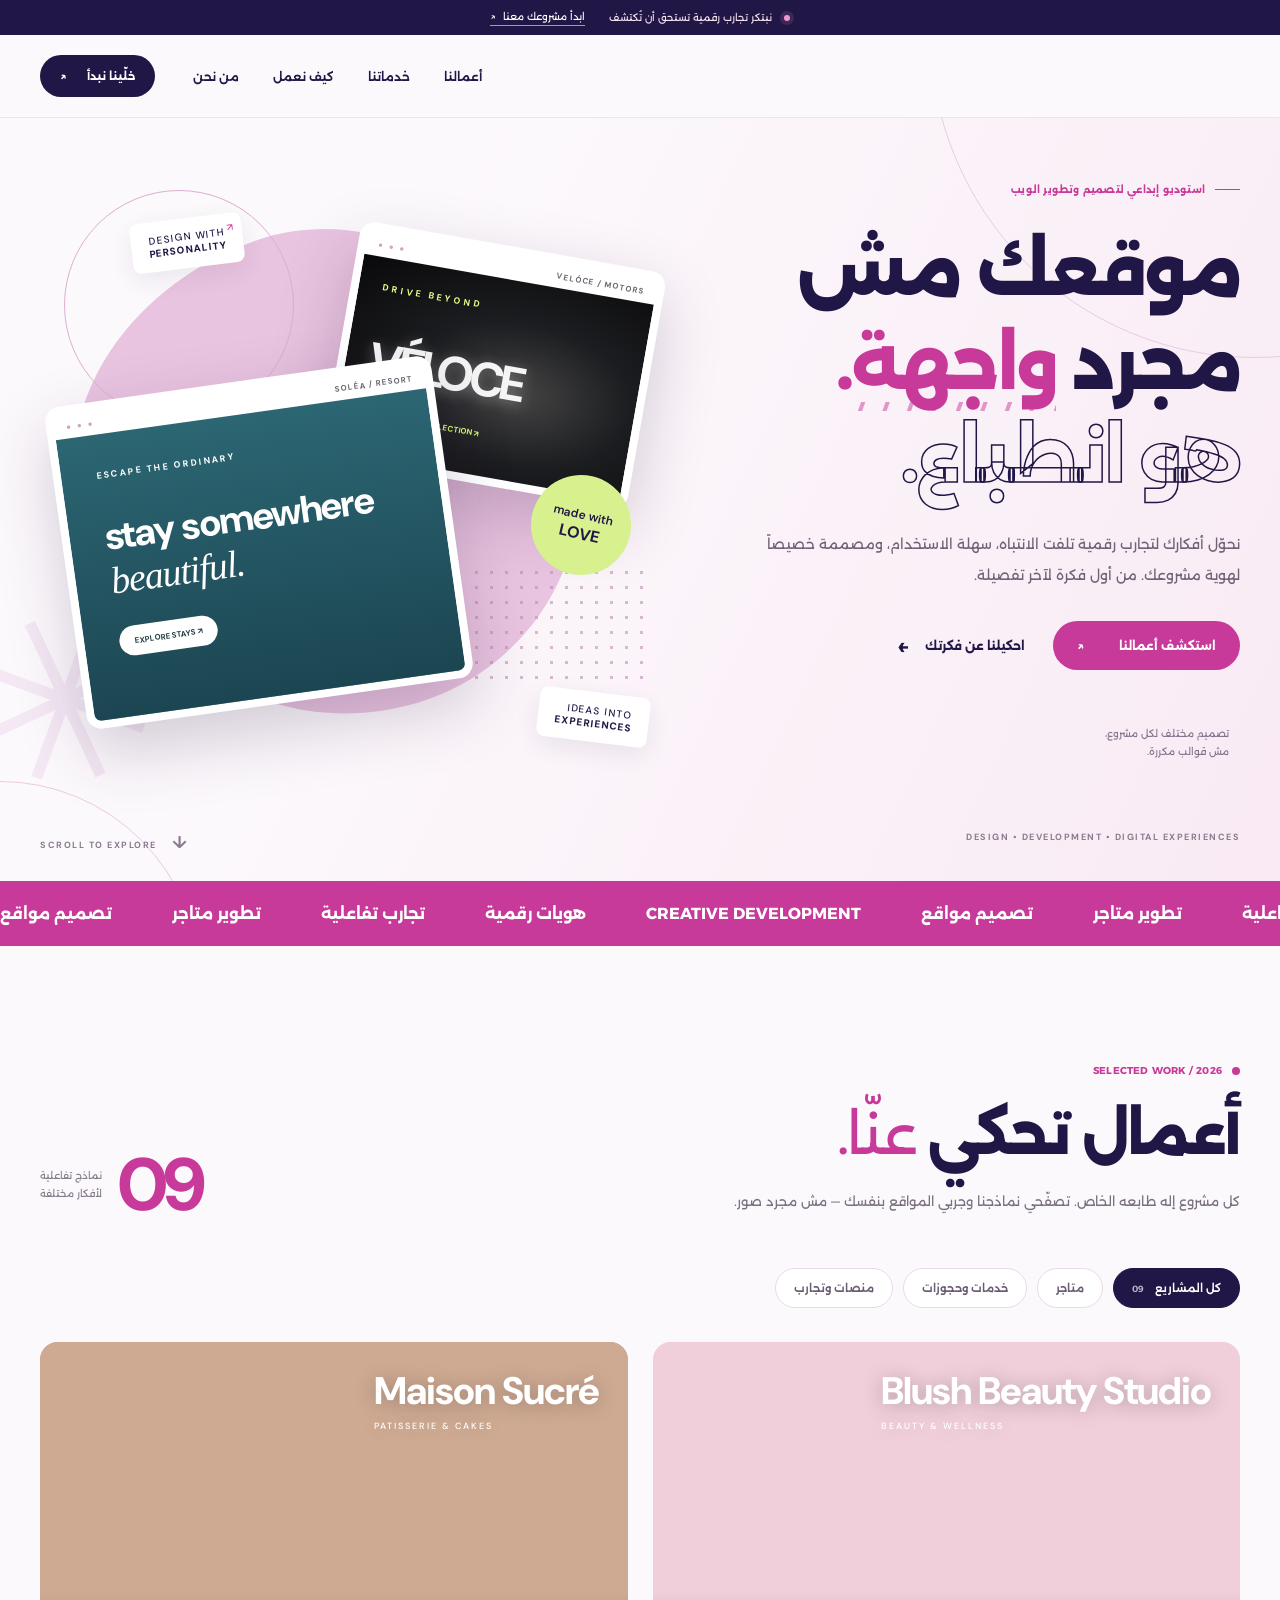
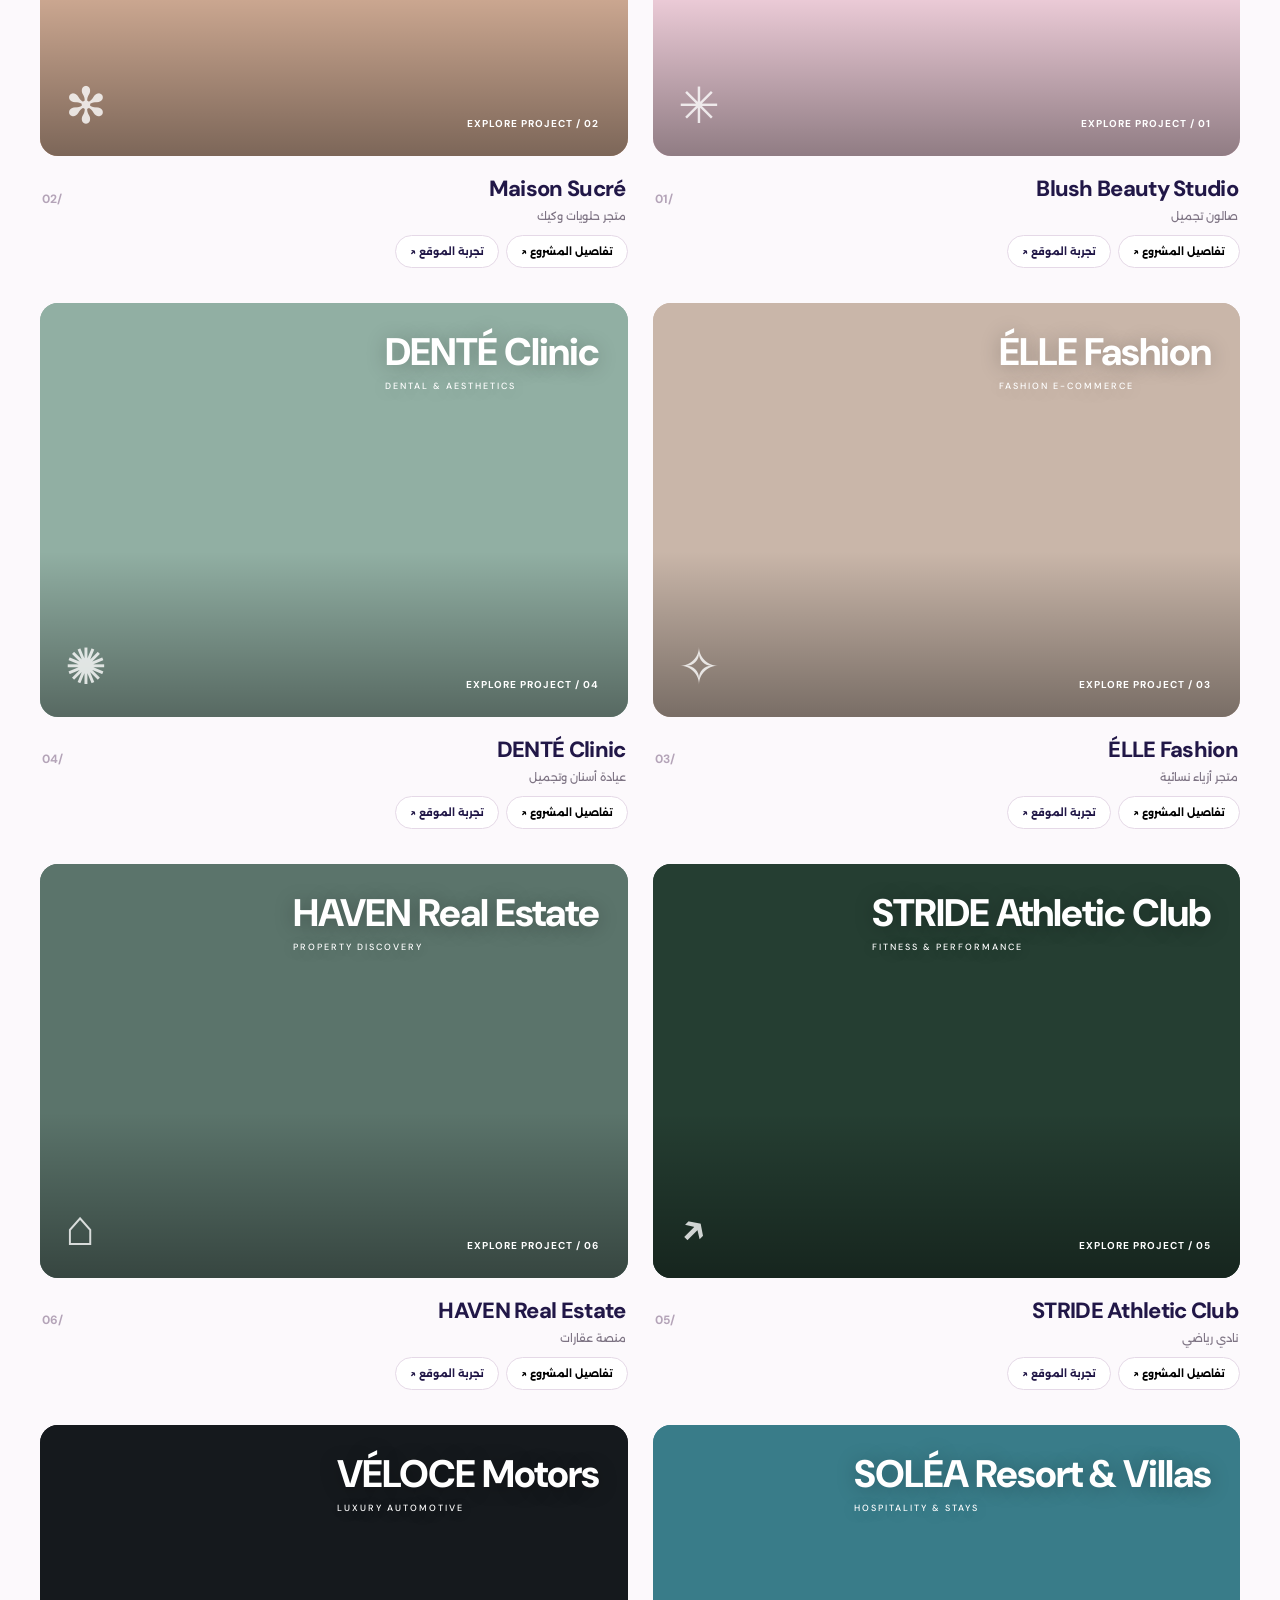
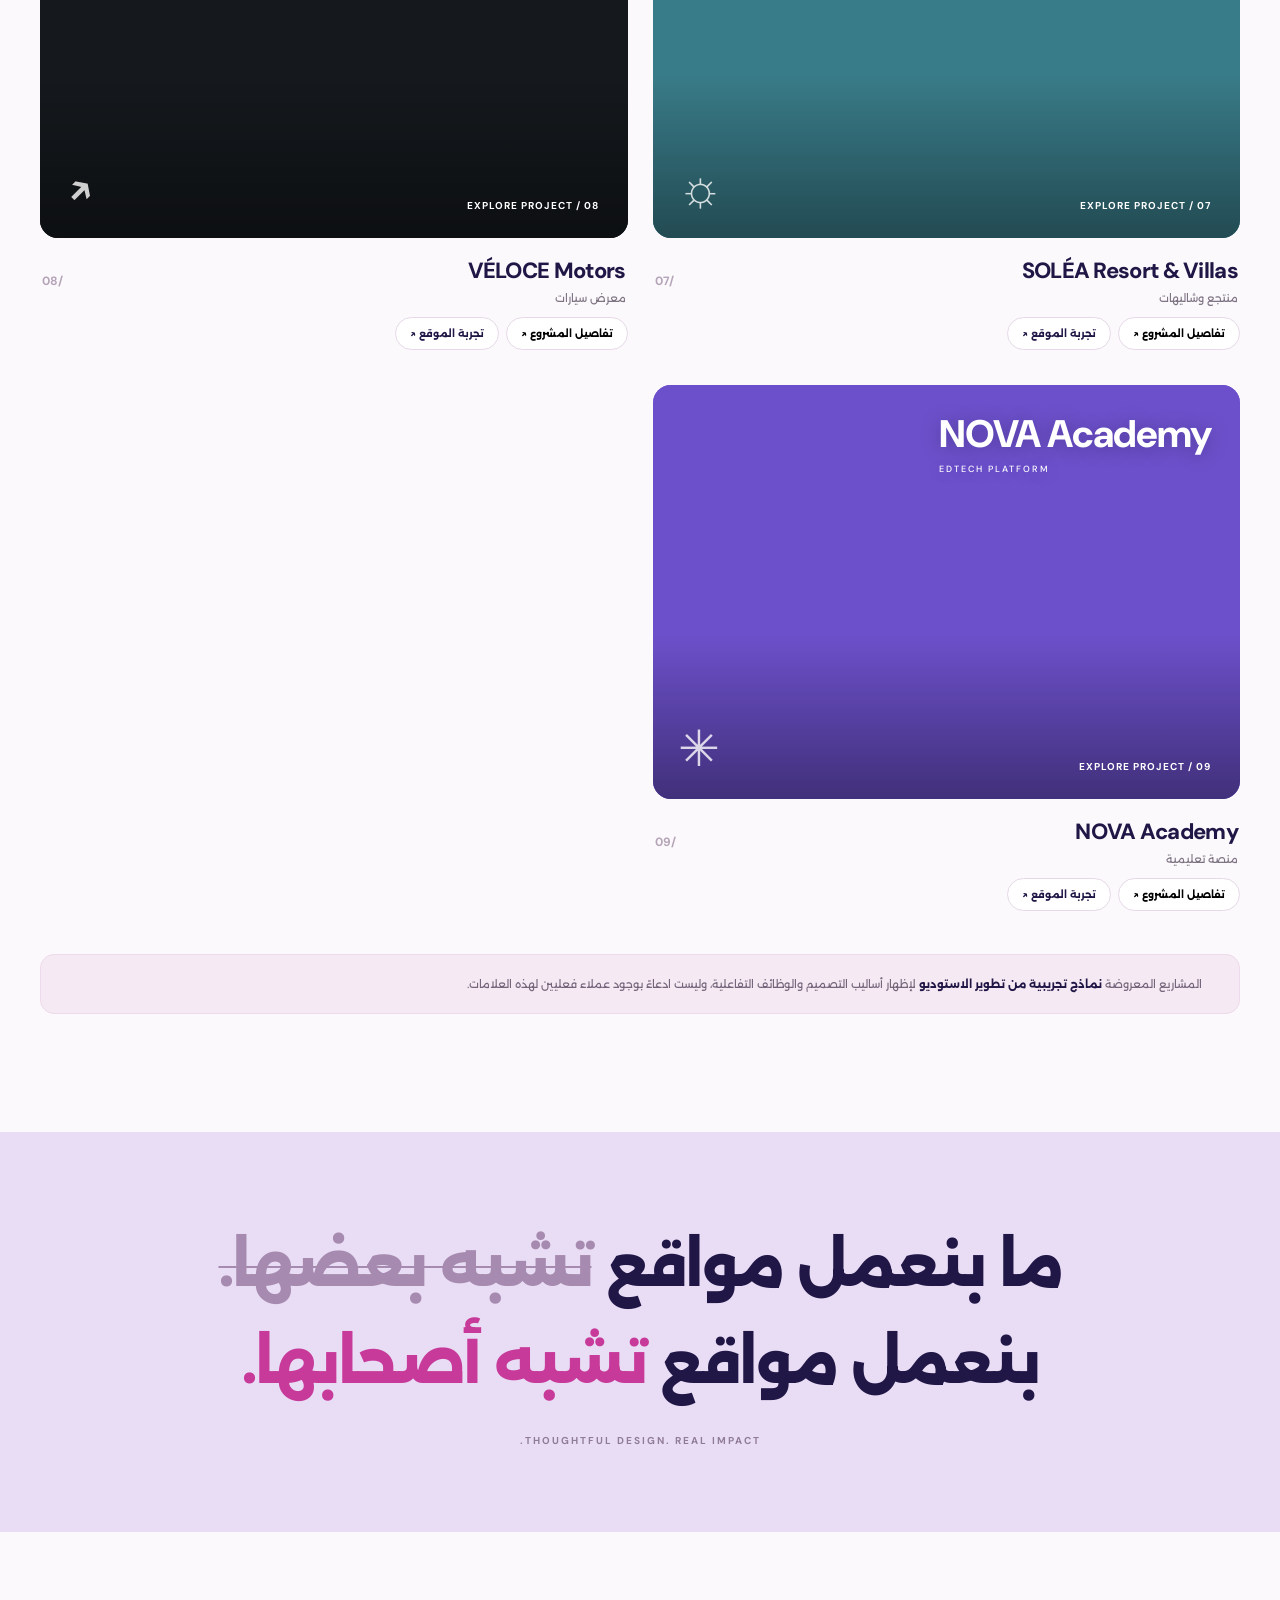
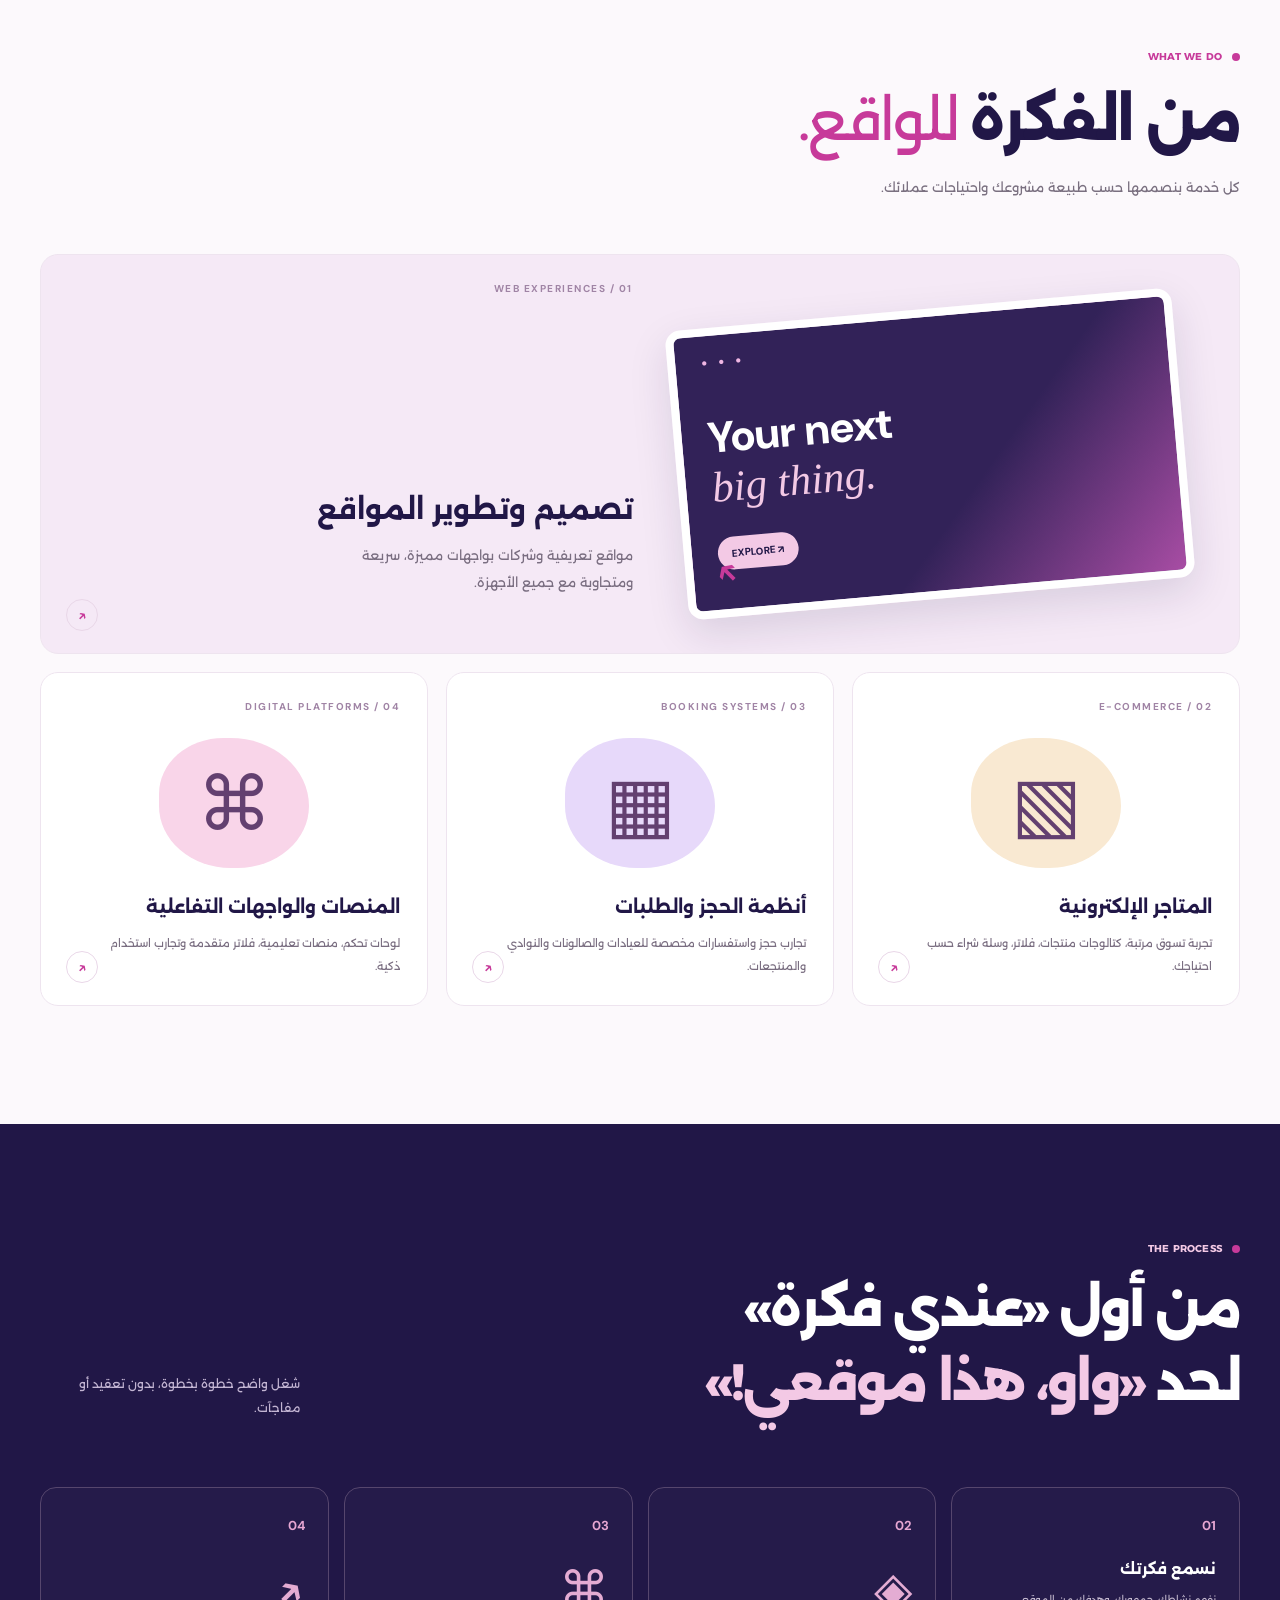
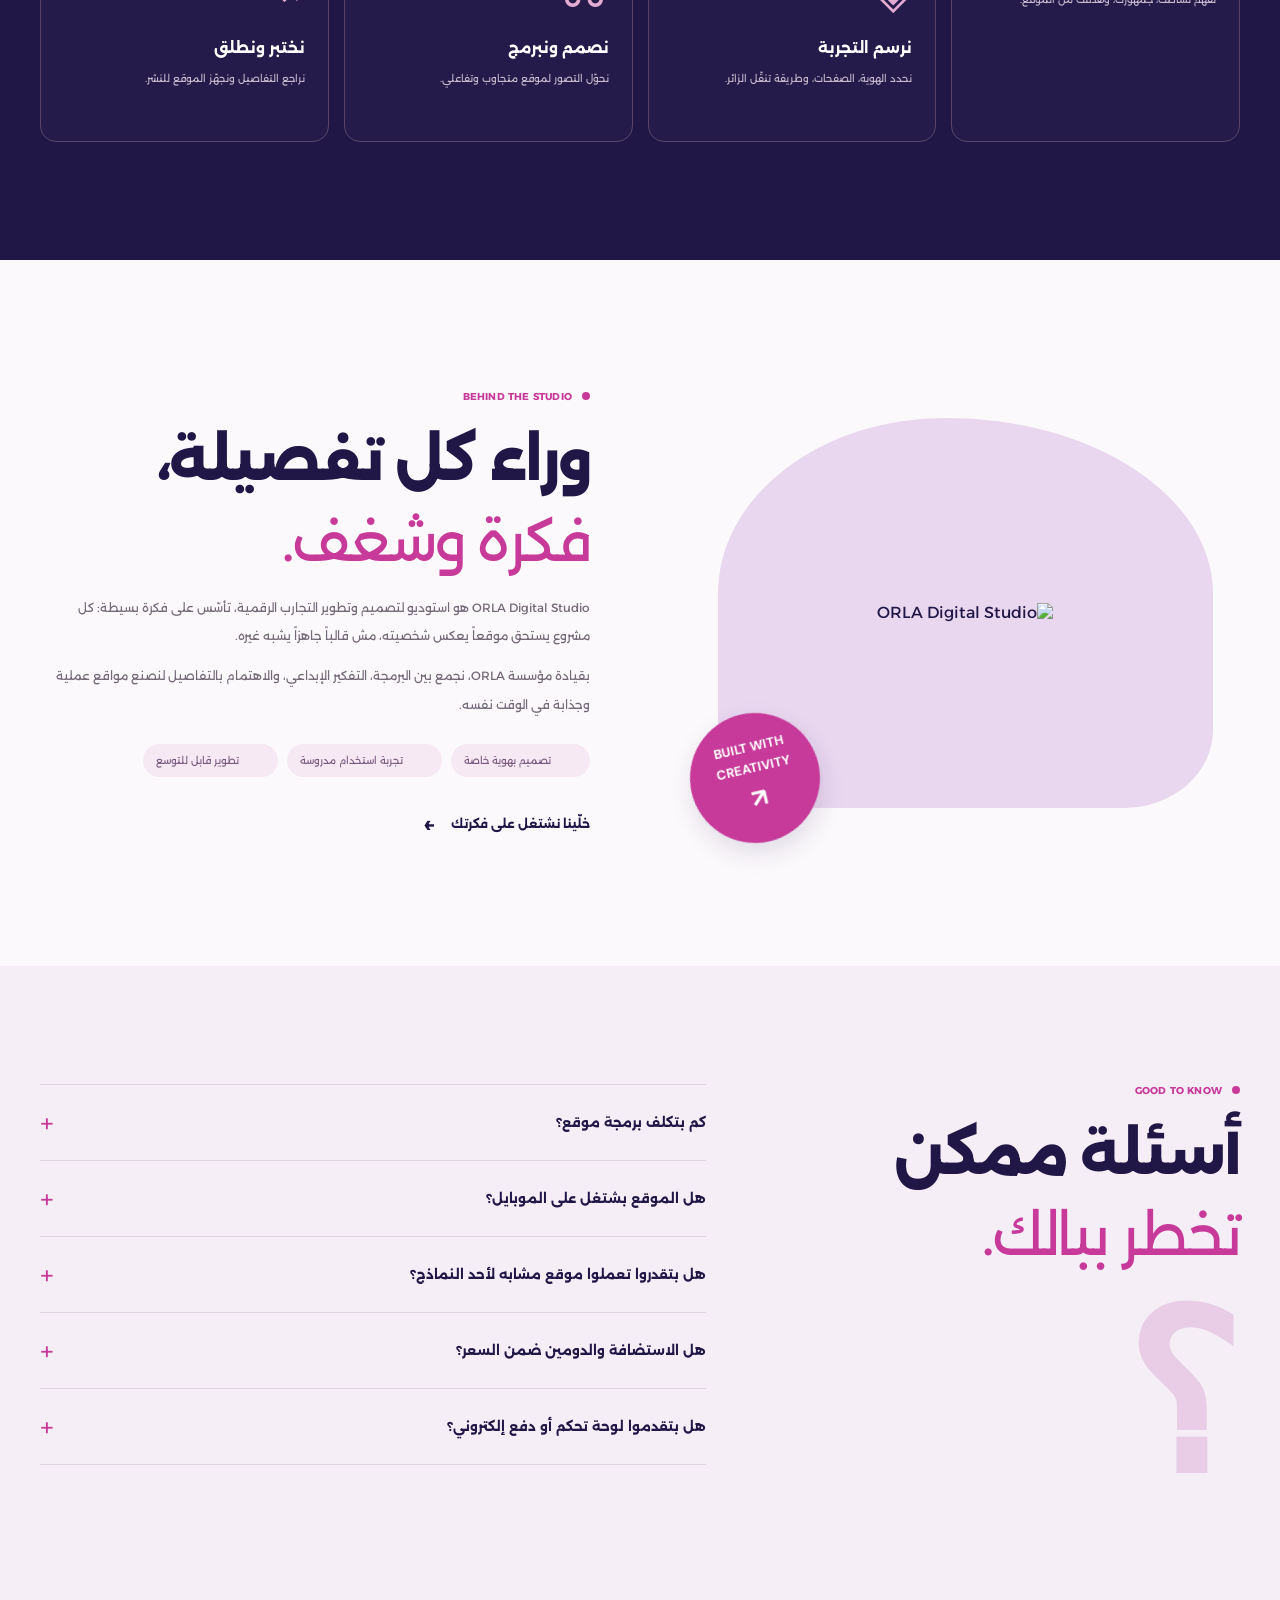
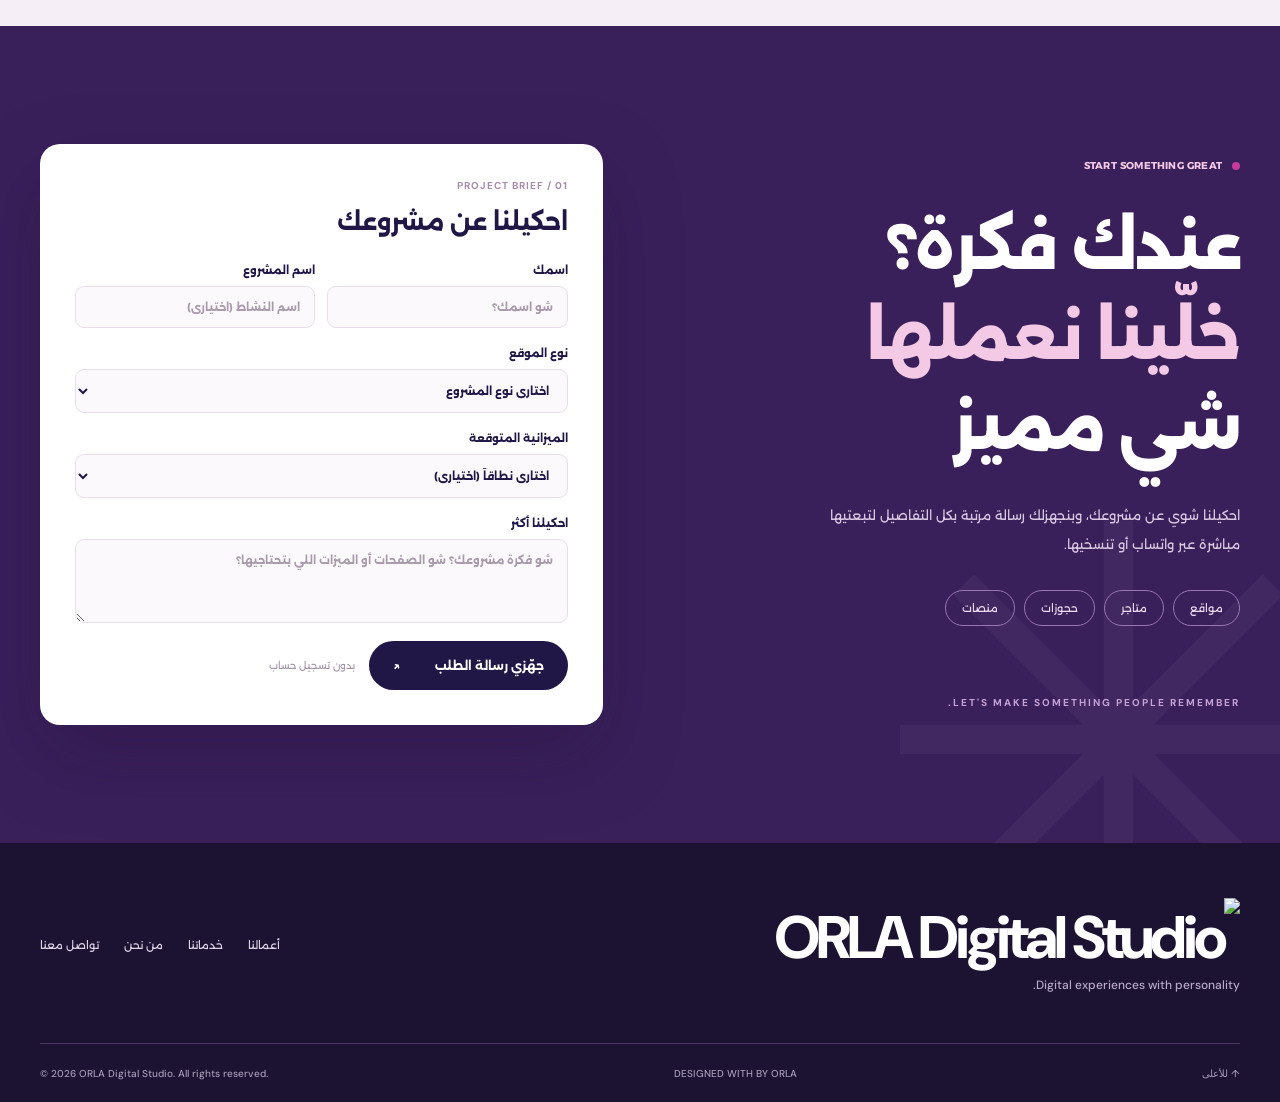
==== commit 556fdb6f: "Update index.html" ====
--- a/index.html
+++ b/index.html
@@ -1,19 +1,375 @@
 <!doctype html>
-<html lang="ar" dir="rtl"><head><meta charset="utf-8"><meta name="viewport" content="width=device-width,initial-scale=1"><meta name="theme-color" content="#211747"><meta name="description" content="ORLA Digital Studio — تصميم وتطوير مواقع ومتاجر ومنصات رقمية بهويات مميزة وتجارب تفاعلية."><title>ORLA Digital Studio | نصنع حضورك الرقمي</title><link rel="preconnect" href="https://fonts.googleapis.com"><link rel="preconnect" href="https://fonts.gstatic.com" crossorigin><link href="https://fonts.googleapis.com/css2?family=Alexandria:wght@300;400;500;600;700;800&family=DM+Sans:wght@400;500;600;700;800&display=swap" rel="stylesheet"><link rel="stylesheet" href="style.css"></head>
+<html lang="ar" dir="rtl">
+
+<head>
+    <meta charset="utf-8">
+    <meta name="viewport" content="width=device-width,initial-scale=1">
+    <meta name="theme-color" content="#211747">
+    <meta name="color-scheme" content="light">
+    <link rel="icon" type="image/png" href="assets/orla-logo-transparent.png">
+    <meta name="description"
+        content="ORLA Digital Studio — تصميم وتطوير مواقع ومتاجر ومنصات رقمية بهويات مميزة وتجارب تفاعلية.">
+    <title>ORLA Digital Studio | نصنع حضورك الرقمي</title>
+    <link rel="preconnect" href="https://fonts.googleapis.com">
+    <link rel="preconnect" href="https://fonts.gstatic.com" crossorigin>
+    <link
+        href="https://fonts.googleapis.com/css2?family=Alexandria:wght@300;400;500;600;700;800&family=DM+Sans:wght@400;500;600;700;800&display=swap"
+        rel="stylesheet">
+    <link rel="stylesheet" href="style.css">
+</head>
+
 <body>
-<div class="progress-line" id="progress"></div><div class="cursor-glow" id="glow" aria-hidden="true"></div>
-<div class="announcement"><span class="pulse"></span> نبتكر تجارب رقمية تستحق أن تُكتشف <span class="announcement-star">✳</span> <a href="#contact">ابدأ مشروعك معنا <span>↗</span></a></div>
-<header class="header" id="header"><div class="shell nav"><a class="brand" href="#home" aria-label="ORLA Digital Studio"><span class="brand-symbol">✳</span><span class="brand-word">ORLA<span class="brand-dot">.</span><small>DIGITAL STUDIO</small></span></a><nav class="desktop-links" aria-label="القائمة الرئيسية"><a href="#work">أعمالنا</a><a href="#services">خدماتنا</a><a href="#process">كيف نعمل</a><a href="#about">من نحن</a></nav><div class="nav-end"><a class="nav-cta" href="#contact">خلّينا نبدأ <span>↗</span></a><button id="menuToggle" class="menu-toggle" aria-label="فتح القائمة" aria-expanded="false"><span></span><span></span></button></div></div><nav id="mobileMenu" class="mobile-menu" aria-label="قائمة الهاتف"><a href="#work">أعمالنا</a><a href="#services">خدماتنا</a><a href="#process">كيف نعمل</a><a href="#about">من نحن</a><a href="#contact">اطلب موقعك</a></nav></header>
-<main>
-<section class="hero" id="home"><div class="hero-orbit orbit-one"></div><div class="hero-orbit orbit-two"></div><div class="hero-grid shell"><div class="hero-content"><div class="eyebrow"><span class="eyebrow-line"></span> استوديو إبداعي لتصميم وتطوير الويب <span class="sparkle">✦</span></div><h1>موقعك مش<br>مجرد <em>واجهة<span class="squiggle"></span></em><span class="period">.</span><br><span class="hero-outline">هو انطباع.</span></h1><p class="hero-lead">نحوّل أفكارك لتجارب رقمية تلفت الانتباه، سهلة الاستخدام، ومصممة خصيصاً لهوية مشروعك. من أول فكرة لآخر تفصيلة.</p><div class="hero-actions"><a class="btn btn-pink" href="#work">استكشف أعمالنا <span>↗</span></a><a class="text-link" href="#contact">احكيلنا عن فكرتك <span>←</span></a></div><div class="hero-note"><span class="note-icon">✳</span><span>تصميم مختلف لكل مشروع،<br>مش قوالب مكررة.</span></div></div><div class="hero-art" aria-label="تصميم إبداعي يعرض نماذج مواقع"><div class="art-sun"></div><div class="art-dots"></div><div class="art-blob"></div><div class="floating-label label-top">DESIGN WITH <strong>PERSONALITY</strong> <span>↗</span></div><div class="mockup mockup-back"><div class="mockup-bar"><span>● ● ●</span><span>VELÓCE / MOTORS</span></div><div class="mini-car"><div class="mini-car-tag">DRIVE BEYOND</div><div class="mini-car-shape">VÉLOCE</div><div class="mini-car-footer">DISCOVER THE COLLECTION ↗</div></div></div><div class="mockup mockup-front"><div class="mockup-bar"><span>● ● ●</span><span>SOLÉA / RESORT</span></div><div class="mini-resort"><div class="mini-resort-label">ESCAPE THE ORDINARY</div><div class="mini-resort-title">stay somewhere<br><i>beautiful.</i></div><div class="mini-resort-button">EXPLORE STAYS ↗</div></div></div><div class="floating-sticker">made with<br><b>✳ LOVE</b></div><div class="floating-label label-bottom">IDEAS INTO <strong>EXPERIENCES</strong></div></div></div><div class="hero-bottom shell"><span>SCROLL TO EXPLORE <span class="down-arrow">↓</span></span><span>DESIGN • DEVELOPMENT • DIGITAL EXPERIENCES</span></div></section>
-<div class="ticker" aria-hidden="true"><div class="ticker-track">تصميم مواقع <span>✳</span> تطوير متاجر <span>✳</span> تجارب تفاعلية <span>✳</span> هويات رقمية <span>✳</span> CREATIVE DEVELOPMENT <span>✳</span> تصميم مواقع <span>✳</span> تطوير متاجر <span>✳</span> تجارب تفاعلية <span>✳</span> هويات رقمية <span>✳</span> CREATIVE DEVELOPMENT <span>✳</span></div></div>
-<section class="work-section section-pad" id="work"><div class="shell"><div class="section-top"><div><div class="kicker"><span class="kicker-dot"></span> SELECTED WORK / 2026</div><h2>أعمال تحكي <span class="serif-word">عنّا.</span><span class="pink-asterisk">✳</span></h2><p class="section-sub">كل مشروع إله طابعه الخاص. تصفّحي نماذجنا وجربي المواقع بنفسك — مش مجرد صور.</p></div><div class="work-count"><strong>09</strong><span>نماذج تفاعلية<br>لأفكار مختلفة</span></div></div><div class="filters" id="filters" role="group" aria-label="تصفية المشاريع"><button class="filter active" data-filter="all" aria-pressed="true">كل المشاريع <span>09</span></button><button class="filter" data-filter="commerce" aria-pressed="false">متاجر</button><button class="filter" data-filter="services" aria-pressed="false">خدمات وحجوزات</button><button class="filter" data-filter="platforms" aria-pressed="false">منصات وتجارب</button></div><div class="projects-grid" id="projectsGrid"></div><div class="portfolio-note"><span>✳</span><p>المشاريع المعروضة <strong>نماذج تجريبية من تطوير الاستوديو</strong> لإظهار أساليب التصميم والوظائف التفاعلية، وليست ادعاءً بوجود عملاء فعليين لهذه العلامات.</p></div></div></section>
-<section class="statement"><div class="shell statement-inner"><div class="statement-spark">✳</div><p>ما بنعمل مواقع <span>تشبه بعضها.</span><br>بنعمل مواقع <em>تشبه أصحابها.</em></p><span class="statement-caption">THOUGHTFUL DESIGN. REAL IMPACT.</span></div></section>
-<section class="services section-pad" id="services"><div class="shell"><div class="section-top"><div><div class="kicker"><span class="kicker-dot"></span> WHAT WE DO</div><h2>من الفكرة <span class="serif-word">للواقع.</span></h2><p class="section-sub">كل خدمة بنصممها حسب طبيعة مشروعك واحتياجات عملائك.</p></div><span class="section-side-decor">✺</span></div><div class="services-grid"><article class="service service-large"><span class="service-index">01 / WEB EXPERIENCES</span><div class="service-visual web-visual"><div class="visual-window"><div class="visual-dots">● ● ●</div><div class="visual-title">Your next<br><em>big thing.</em></div><div class="visual-pill">EXPLORE ↗</div></div><span class="visual-cursor">↖</span></div><div class="service-bottom"><div><h3>تصميم وتطوير المواقع</h3><p>مواقع تعريفية وشركات بواجهات مميزة، سريعة ومتجاوبة مع جميع الأجهزة.</p></div><span class="service-arrow">↗</span></div></article><article class="service"><span class="service-index">02 / E-COMMERCE</span><div class="service-icon service-icon-cream">▧<span class="icon-spark">✦</span></div><h3>المتاجر الإلكترونية</h3><p>تجربة تسوق مرتبة، كتالوجات منتجات، فلاتر، وسلة شراء حسب احتياجك.</p><span class="service-arrow">↗</span></article><article class="service"><span class="service-index">03 / BOOKING SYSTEMS</span><div class="service-icon service-icon-lavender">▦<span class="icon-spark">✳</span></div><h3>أنظمة الحجز والطلبات</h3><p>تجارب حجز واستفسارات مخصصة للعيادات والصالونات والنوادي والمنتجعات.</p><span class="service-arrow">↗</span></article><article class="service"><span class="service-index">04 / DIGITAL PLATFORMS</span><div class="service-icon service-icon-pink">⌘<span class="icon-spark">✦</span></div><h3>المنصات والواجهات التفاعلية</h3><p>لوحات تحكم، منصات تعليمية، فلاتر متقدمة وتجارب استخدام ذكية.</p><span class="service-arrow">↗</span></article></div></div></section>
-<section class="process section-pad" id="process"><div class="shell"><div class="process-heading"><div><div class="kicker kicker-light"><span class="kicker-dot"></span> THE PROCESS</div><h2>من أول «عندي فكرة»<br>لحد <span>«واو، هذا موقعي!»</span></h2></div><p>شغل واضح خطوة بخطوة، بدون تعقيد أو مفاجآت.</p></div><div class="steps"><article class="step"><span class="step-number">01</span><div class="step-symbol">✳</div><h3>نسمع فكرتك</h3><p>نفهم نشاطك، جمهورك، وهدفك من الموقع.</p></article><article class="step"><span class="step-number">02</span><div class="step-symbol">◈</div><h3>نرسم التجربة</h3><p>نحدد الهوية، الصفحات، وطريقة تنقّل الزائر.</p></article><article class="step"><span class="step-number">03</span><div class="step-symbol">⌘</div><h3>نصمم ونبرمج</h3><p>نحوّل التصور لموقع متجاوب وتفاعلي.</p></article><article class="step"><span class="step-number">04</span><div class="step-symbol">↗</div><h3>نختبر ونطلق</h3><p>نراجع التفاصيل ونجهّز الموقع للنشر.</p></article></div></div></section>
-<section class="about section-pad" id="about"><div class="shell about-grid"><div class="about-art"><div class="about-frame"><div class="about-art-big">O<span>R</span>LA<span class="about-art-dot">.</span></div><div class="about-art-line">INDEPENDENT DIGITAL STUDIO</div><div class="about-art-shape">✳</div></div><div class="about-stamp">BUILT WITH<br>CREATIVITY <b>↗</b></div></div><div class="about-content"><div class="kicker"><span class="kicker-dot"></span> BEHIND THE STUDIO</div><h2>وراء كل تفصيلة،<br><span class="serif-word">فكرة وشغف.</span></h2><p>ORLA Digital Studio هو استوديو لتصميم وتطوير التجارب الرقمية، تأسّس على فكرة بسيطة: كل مشروع يستحق موقعاً يعكس شخصيته، مش قالباً جاهزاً يشبه غيره.</p><p>بقيادة مؤسسة ORLA، نجمع بين البرمجة، التفكير الإبداعي، والاهتمام بالتفاصيل لنصنع مواقع عملية وجذابة في الوقت نفسه.</p><div class="about-values"><span>✳ تصميم بهوية خاصة</span><span>✳ تجربة استخدام مدروسة</span><span>✳ تطوير قابل للتوسع</span></div><a href="#contact" class="text-link about-link">خلّينا نشتغل على فكرتك <span>←</span></a></div></div></section>
-<section class="faq section-pad" id="faq"><div class="shell faq-grid"><div><div class="kicker"><span class="kicker-dot"></span> GOOD TO KNOW</div><h2>أسئلة ممكن<br><span class="serif-word">تخطر ببالك.</span></h2><div class="faq-decoration">؟<span>✳</span></div></div><div class="faq-items"><details><summary>كم بتكلف برمجة موقع؟ <span>+</span></summary><p>السعر بعتمد على نوع الموقع، عدد الصفحات، التفاعلات، والحاجة لقاعدة بيانات أو لوحة تحكم. بعد ما نفهم فكرتك بنقدّم عرض سعر واضح.</p></details><details><summary>هل الموقع بشتغل على الموبايل؟ <span>+</span></summary><p>أكيد، بنصمم واجهات متجاوبة للموبايل والتابلت والكمبيوتر، وبنختبرها قبل التسليم.</p></details><details><summary>هل بتقدروا تعملوا موقع مشابه لأحد النماذج؟ <span>+</span></summary><p>بنقدر نستفيد من نموذج كنقطة انطلاق، لكن بنخصص التصميم والمحتوى والوظائف حسب علامتك واحتياجات مشروعك.</p></details><details><summary>هل الاستضافة والدومين ضمن السعر؟ <span>+</span></summary><p>هذا بيتحدد حسب متطلبات المشروع وعرض السعر. المواقع الثابتة ممكن تستضاف بخيارات مجانية، بينما الأنظمة المتقدمة قد تحتاج خدمات مدفوعة.</p></details><details><summary>هل بتقدموا لوحة تحكم أو دفع إلكتروني؟ <span>+</span></summary><p>ممكن تطويرها حسب نطاق المشروع والتكاملات المتاحة. النماذج المعروضة في معرض الأعمال ليست بديلاً عن نظام إنتاجي متكامل.</p></details></div></div></section>
-<section class="contact section-pad" id="contact"><div class="shell contact-grid"><div class="contact-copy"><div class="kicker kicker-light"><span class="kicker-dot"></span> START SOMETHING GREAT</div><h2>عندك فكرة؟<br><em>خلّينا نعملها</em><br>شي مميز<span>✳</span></h2><p>احكيلنا شوي عن مشروعك، وبنجهزلك رسالة مرتبة بكل التفاصيل لتبعتيها مباشرة عبر واتساب أو تنسخيها.</p><div class="contact-chips"><span>مواقع</span><span>متاجر</span><span>حجوزات</span><span>منصات</span></div><div class="contact-small">LET'S MAKE SOMETHING PEOPLE REMEMBER.</div></div><form class="contact-form" id="projectForm"><div class="form-header"><span>PROJECT BRIEF / 01</span><span>✳</span></div><h3>احكيلنا عن مشروعك</h3><div class="form-row"><label>اسمك <input id="clientName" required maxlength="70" placeholder="شو اسمك؟" autocomplete="name"></label><label>اسم المشروع <input id="businessName" maxlength="80" placeholder="اسم النشاط (اختياري)"></label></div><label>نوع الموقع <select id="projectType" required><option value="">اختاري نوع المشروع</option><option>موقع تعريفي / شركة</option><option>متجر إلكتروني</option><option>موقع حجوزات</option><option>منصة تعليمية أو تفاعلية</option><option>موقع أو نظام مخصص</option><option>مش متأكدة بعد</option></select></label><label>الميزانية المتوقعة <select id="budget"><option value="">اختاري نطاقاً (اختياري)</option><option>أقل من 300 دولار</option><option>300 – 700 دولار</option><option>700 – 1500 دولار</option><option>أكثر من 1500 دولار</option><option>بحاجة لاستشارة</option></select></label><label>احكيلنا أكثر <textarea id="projectDetails" rows="4" maxlength="1600" placeholder="شو فكرة مشروعك؟ شو الصفحات أو الميزات اللي بتحتاجيها؟" required></textarea></label><div class="form-actions"><button type="submit" class="btn btn-dark">جهّزي رسالة الطلب <span>↗</span></button><span>بدون تسجيل حساب</span></div><div id="formResult" class="form-result" hidden><p>رسالتك جاهزة! انسخيها أو افتحي واتساب بعد إضافة رقم الاستوديو.</p><div class="result-buttons"><button type="button" id="copyBrief">نسخ الرسالة</button><button type="button" id="sendWhatsapp">فتح واتساب ↗</button></div><p class="form-hint" id="formHint"></p></div></form></div></section>
-</main><footer class="footer"><div class="shell"><div class="footer-top"><div><a class="footer-logo" href="#home">ORLA<span>.</span></a><p>Digital experiences with personality.</p></div><div class="footer-links"><a href="#work">أعمالنا</a><a href="#services">خدماتنا</a><a href="#about">من نحن</a><a href="#contact">تواصل معنا</a></div></div><div class="footer-bottom"><span>© <span id="year"></span> ORLA Digital Studio. All rights reserved.</span><span>DESIGNED WITH <span class="footer-heart">♥</span> BY ORLA</span><a href="#home">للأعلى ↑</a></div></div></footer>
-<div class="project-modal" id="projectModal" role="dialog" aria-modal="true" aria-labelledby="modalTitle" hidden><div class="modal-backdrop" data-close="true"></div><div class="modal-panel"><button class="modal-close" id="closeModal" aria-label="إغلاق">✕</button><div class="modal-content" id="modalContent"></div></div></div>
-<script src="config.js"></script><script src="app.js"></script></body></html>
+    <div class="progress-line" id="progress"></div>
+    <div class="cursor-glow" id="glow" aria-hidden="true"></div>
+    <div class="announcement"><span class="pulse"></span> نبتكر تجارب رقمية تستحق أن تُكتشف <span
+            class="announcement-star"><span class="fixed-symbol" aria-hidden="true"
+                style="--symbol-url:url('assets/symbols/asterisk.svg')"></span></span> <a href="#contact">ابدأ مشروعك
+            معنا <span>↗</span></a></div>
+    <header class="header" id="header">
+        <div class="shell nav"><a class="brand" href="#home" aria-label="ORLA Digital Studio — الرئيسية"><img
+                    class="brand-logo" src="assets/orla-logo-header.png" alt="ORLA Digital Studio" width="720"
+                    height="190" decoding="async"></a>
+            <nav class="desktop-links" aria-label="القائمة الرئيسية"><a href="#work">أعمالنا</a><a
+                    href="#services">خدماتنا</a><a href="#process">كيف نعمل</a><a href="#about">من نحن</a></nav>
+            <div class="nav-end"><a class="nav-cta" href="#contact">خلّينا نبدأ <span>↗</span></a><button
+                    id="menuToggle" class="menu-toggle" aria-label="فتح القائمة" aria-controls="mobileMenu"
+                    aria-expanded="false"><span></span><span></span></button></div>
+        </div>
+        <nav id="mobileMenu" class="mobile-menu" aria-label="قائمة الهاتف"><a href="#work">أعمالنا</a><a
+                href="#services">خدماتنا</a><a href="#process">كيف نعمل</a><a href="#about">من نحن</a><a
+                href="#contact">اطلب موقعك</a></nav>
+    </header>
+    <main>
+        <section class="hero" id="home">
+            <div class="hero-orbit orbit-one"></div>
+            <div class="hero-orbit orbit-two"></div>
+            <div class="hero-grid shell">
+                <div class="hero-content">
+                    <div class="eyebrow"><span class="eyebrow-line"></span> استوديو إبداعي لتصميم وتطوير الويب <span
+                            class="sparkle"><span class="fixed-symbol" aria-hidden="true"
+                                style="--symbol-url:url('assets/symbols/sparkle.svg')"></span></span></div>
+                    <h1>موقعك مش<br>مجرد <em>واجهة<span class="squiggle"></span></em><span
+                            class="period">.</span><br><span class="hero-outline">هو انطباع.</span></h1>
+                    <p class="hero-lead">نحوّل أفكارك لتجارب رقمية تلفت الانتباه، سهلة الاستخدام، ومصممة خصيصاً لهوية
+                        مشروعك. من أول فكرة لآخر تفصيلة.</p>
+                    <div class="hero-actions"><a class="btn btn-pink" href="#work">استكشف أعمالنا <span>↗</span></a><a
+                            class="text-link" href="#contact">احكيلنا عن فكرتك <span>←</span></a></div>
+                    <div class="hero-note"><span class="note-icon"><span class="fixed-symbol" aria-hidden="true"
+                                style="--symbol-url:url('assets/symbols/asterisk.svg')"></span></span><span>تصميم مختلف
+                            لكل مشروع،<br>مش قوالب مكررة.</span></div>
+                </div>
+                <div class="hero-art" aria-label="تصميم إبداعي يعرض نماذج مواقع">
+                    <div class="art-sun"></div>
+                    <div class="art-dots"></div>
+                    <div class="art-blob"></div>
+                    <div class="floating-label label-top">DESIGN WITH <strong>PERSONALITY</strong> <span>↗</span></div>
+                    <div class="mockup mockup-back">
+                        <div class="mockup-bar"><span>● ● ●</span><span>VELÓCE / MOTORS</span></div>
+                        <div class="mini-car">
+                            <div class="mini-car-tag">DRIVE BEYOND</div>
+                            <div class="mini-car-shape">VÉLOCE</div>
+                            <div class="mini-car-footer">DISCOVER THE COLLECTION ↗</div>
+                        </div>
+                    </div>
+                    <div class="mockup mockup-front">
+                        <div class="mockup-bar"><span>● ● ●</span><span>SOLÉA / RESORT</span></div>
+                        <div class="mini-resort">
+                            <div class="mini-resort-label">ESCAPE THE ORDINARY</div>
+                            <div class="mini-resort-title">stay somewhere<br><i>beautiful.</i></div>
+                            <div class="mini-resort-button">EXPLORE STAYS ↗</div>
+                        </div>
+                    </div>
+                    <div class="floating-sticker">made with<br><b><span class="fixed-symbol" aria-hidden="true"
+                                style="--symbol-url:url('assets/symbols/asterisk.svg')"></span> LOVE</b></div>
+                    <div class="floating-label label-bottom">IDEAS INTO <strong>EXPERIENCES</strong></div>
+                </div>
+            </div>
+            <div class="hero-bottom shell"><span>SCROLL TO EXPLORE <span class="down-arrow">↓</span></span><span>DESIGN
+                    • DEVELOPMENT • DIGITAL EXPERIENCES</span></div>
+        </section>
+        <div class="ticker" aria-hidden="true">
+            <div class="ticker-track">تصميم مواقع <span><span class="fixed-symbol" aria-hidden="true"
+                        style="--symbol-url:url('assets/symbols/asterisk.svg')"></span></span> تطوير متاجر <span><span
+                        class="fixed-symbol" aria-hidden="true"
+                        style="--symbol-url:url('assets/symbols/asterisk.svg')"></span></span> تجارب تفاعلية <span><span
+                        class="fixed-symbol" aria-hidden="true"
+                        style="--symbol-url:url('assets/symbols/asterisk.svg')"></span></span> هويات رقمية <span><span
+                        class="fixed-symbol" aria-hidden="true"
+                        style="--symbol-url:url('assets/symbols/asterisk.svg')"></span></span> CREATIVE DEVELOPMENT
+                <span><span class="fixed-symbol" aria-hidden="true"
+                        style="--symbol-url:url('assets/symbols/asterisk.svg')"></span></span> تصميم مواقع <span><span
+                        class="fixed-symbol" aria-hidden="true"
+                        style="--symbol-url:url('assets/symbols/asterisk.svg')"></span></span> تطوير متاجر <span><span
+                        class="fixed-symbol" aria-hidden="true"
+                        style="--symbol-url:url('assets/symbols/asterisk.svg')"></span></span> تجارب تفاعلية <span><span
+                        class="fixed-symbol" aria-hidden="true"
+                        style="--symbol-url:url('assets/symbols/asterisk.svg')"></span></span> هويات رقمية <span><span
+                        class="fixed-symbol" aria-hidden="true"
+                        style="--symbol-url:url('assets/symbols/asterisk.svg')"></span></span> CREATIVE DEVELOPMENT
+                <span><span class="fixed-symbol" aria-hidden="true"
+                        style="--symbol-url:url('assets/symbols/asterisk.svg')"></span></span>
+            </div>
+        </div>
+        <section class="work-section section-pad" id="work">
+            <div class="shell">
+                <div class="section-top">
+                    <div>
+                        <div class="kicker"><span class="kicker-dot"></span> SELECTED WORK / 2026</div>
+                        <h2>أعمال تحكي <span class="serif-word">عنّا.</span><span class="pink-asterisk"><span
+                                    class="fixed-symbol" aria-hidden="true"
+                                    style="--symbol-url:url('assets/symbols/asterisk.svg')"></span></span></h2>
+                        <p class="section-sub">كل مشروع إله طابعه الخاص. تصفّحي نماذجنا وجربي المواقع بنفسك — مش مجرد
+                            صور.</p>
+                    </div>
+                    <div class="work-count"><strong>09</strong><span>نماذج تفاعلية<br>لأفكار مختلفة</span></div>
+                </div>
+                <div class="filters" id="filters" role="group" aria-label="تصفية المشاريع"><button class="filter active"
+                        data-filter="all" aria-pressed="true">كل المشاريع <span>09</span></button><button class="filter"
+                        data-filter="commerce" aria-pressed="false">متاجر</button><button class="filter"
+                        data-filter="services" aria-pressed="false">خدمات وحجوزات</button><button class="filter"
+                        data-filter="platforms" aria-pressed="false">منصات وتجارب</button></div>
+                <div class="projects-grid" id="projectsGrid" aria-live="polite"></div>
+                <div class="portfolio-note"><span><span class="fixed-symbol" aria-hidden="true"
+                            style="--symbol-url:url('assets/symbols/asterisk.svg')"></span></span>
+                    <p>المشاريع المعروضة <strong>نماذج تجريبية من تطوير الاستوديو</strong> لإظهار أساليب التصميم
+                        والوظائف التفاعلية، وليست ادعاءً بوجود عملاء فعليين لهذه العلامات.</p>
+                </div>
+            </div>
+        </section>
+        <section class="statement">
+            <div class="shell statement-inner">
+                <div class="statement-spark"><span class="fixed-symbol" aria-hidden="true"
+                        style="--symbol-url:url('assets/symbols/asterisk.svg')"></span></div>
+                <p>ما بنعمل مواقع <span>تشبه بعضها.</span><br>بنعمل مواقع <em>تشبه أصحابها.</em></p><span
+                    class="statement-caption">THOUGHTFUL DESIGN. REAL IMPACT.</span>
+            </div>
+        </section>
+        <section class="services section-pad" id="services">
+            <div class="shell">
+                <div class="section-top">
+                    <div>
+                        <div class="kicker"><span class="kicker-dot"></span> WHAT WE DO</div>
+                        <h2>من الفكرة <span class="serif-word">للواقع.</span></h2>
+                        <p class="section-sub">كل خدمة بنصممها حسب طبيعة مشروعك واحتياجات عملائك.</p>
+                    </div><span class="section-side-decor"><span class="fixed-symbol" aria-hidden="true"
+                            style="--symbol-url:url('assets/symbols/sunburst.svg')"></span></span>
+                </div>
+                <div class="services-grid">
+                    <article class="service service-large"><span class="service-index">01 / WEB EXPERIENCES</span>
+                        <div class="service-visual web-visual">
+                            <div class="visual-window">
+                                <div class="visual-dots">● ● ●</div>
+                                <div class="visual-title">Your next<br><em>big thing.</em></div>
+                                <div class="visual-pill">EXPLORE ↗</div>
+                            </div><span class="visual-cursor">↖</span>
+                        </div>
+                        <div class="service-bottom">
+                            <div>
+                                <h3>تصميم وتطوير المواقع</h3>
+                                <p>مواقع تعريفية وشركات بواجهات مميزة، سريعة ومتجاوبة مع جميع الأجهزة.</p>
+                            </div><span class="service-arrow">↗</span>
+                        </div>
+                    </article>
+                    <article class="service"><span class="service-index">02 / E-COMMERCE</span>
+                        <div class="service-icon service-icon-cream">▧<span class="icon-spark"><span
+                                    class="fixed-symbol" aria-hidden="true"
+                                    style="--symbol-url:url('assets/symbols/sparkle.svg')"></span></span></div>
+                        <h3>المتاجر الإلكترونية</h3>
+                        <p>تجربة تسوق مرتبة، كتالوجات منتجات، فلاتر، وسلة شراء حسب احتياجك.</p><span
+                            class="service-arrow">↗</span>
+                    </article>
+                    <article class="service"><span class="service-index">03 / BOOKING SYSTEMS</span>
+                        <div class="service-icon service-icon-lavender">▦<span class="icon-spark"><span
+                                    class="fixed-symbol" aria-hidden="true"
+                                    style="--symbol-url:url('assets/symbols/asterisk.svg')"></span></span></div>
+                        <h3>أنظمة الحجز والطلبات</h3>
+                        <p>تجارب حجز واستفسارات مخصصة للعيادات والصالونات والنوادي والمنتجعات.</p><span
+                            class="service-arrow">↗</span>
+                    </article>
+                    <article class="service"><span class="service-index">04 / DIGITAL PLATFORMS</span>
+                        <div class="service-icon service-icon-pink">⌘<span class="icon-spark"><span class="fixed-symbol"
+                                    aria-hidden="true"
+                                    style="--symbol-url:url('assets/symbols/sparkle.svg')"></span></span></div>
+                        <h3>المنصات والواجهات التفاعلية</h3>
+                        <p>لوحات تحكم، منصات تعليمية، فلاتر متقدمة وتجارب استخدام ذكية.</p><span
+                            class="service-arrow">↗</span>
+                    </article>
+                </div>
+            </div>
+        </section>
+        <section class="process section-pad" id="process">
+            <div class="shell">
+                <div class="process-heading">
+                    <div>
+                        <div class="kicker kicker-light"><span class="kicker-dot"></span> THE PROCESS</div>
+                        <h2>من أول «عندي فكرة»<br>لحد <span>«واو، هذا موقعي!»</span></h2>
+                    </div>
+                    <p>شغل واضح خطوة بخطوة، بدون تعقيد أو مفاجآت.</p>
+                </div>
+                <div class="steps">
+                    <article class="step"><span class="step-number">01</span>
+                        <div class="step-symbol"><span class="fixed-symbol" aria-hidden="true"
+                                style="--symbol-url:url('assets/symbols/asterisk.svg')"></span></div>
+                        <h3>نسمع فكرتك</h3>
+                        <p>نفهم نشاطك، جمهورك، وهدفك من الموقع.</p>
+                    </article>
+                    <article class="step"><span class="step-number">02</span>
+                        <div class="step-symbol">◈</div>
+                        <h3>نرسم التجربة</h3>
+                        <p>نحدد الهوية، الصفحات، وطريقة تنقّل الزائر.</p>
+                    </article>
+                    <article class="step"><span class="step-number">03</span>
+                        <div class="step-symbol">⌘</div>
+                        <h3>نصمم ونبرمج</h3>
+                        <p>نحوّل التصور لموقع متجاوب وتفاعلي.</p>
+                    </article>
+                    <article class="step"><span class="step-number">04</span>
+                        <div class="step-symbol">↗</div>
+                        <h3>نختبر ونطلق</h3>
+                        <p>نراجع التفاصيل ونجهّز الموقع للنشر.</p>
+                    </article>
+                </div>
+            </div>
+        </section>
+        <section class="about section-pad" id="about">
+            <div class="shell about-grid">
+                <div class="about-art">
+                    <div class="about-frame"><img class="about-brand-logo" src="assets/orla-logo-transparent.png"
+                            alt="ORLA Digital Studio" loading="lazy" decoding="async">
+                        <div class="about-art-shape"><span class="fixed-symbol" aria-hidden="true"
+                                style="--symbol-url:url('assets/symbols/asterisk.svg')"></span></div>
+                    </div>
+                    <div class="about-stamp">BUILT WITH<br>CREATIVITY <b>↗</b></div>
+                </div>
+                <div class="about-content">
+                    <div class="kicker"><span class="kicker-dot"></span> BEHIND THE STUDIO</div>
+                    <h2>وراء كل تفصيلة،<br><span class="serif-word">فكرة وشغف.</span></h2>
+                    <p>ORLA Digital Studio هو استوديو لتصميم وتطوير التجارب الرقمية، تأسّس على فكرة بسيطة: كل مشروع
+                        يستحق موقعاً يعكس شخصيته، مش قالباً جاهزاً يشبه غيره.</p>
+                    <p>بقيادة مؤسسة ORLA، نجمع بين البرمجة، التفكير الإبداعي، والاهتمام بالتفاصيل لنصنع مواقع عملية
+                        وجذابة في الوقت نفسه.</p>
+                    <div class="about-values"><span><span class="fixed-symbol" aria-hidden="true"
+                                style="--symbol-url:url('assets/symbols/asterisk.svg')"></span> تصميم بهوية
+                            خاصة</span><span><span class="fixed-symbol" aria-hidden="true"
+                                style="--symbol-url:url('assets/symbols/asterisk.svg')"></span> تجربة استخدام
+                            مدروسة</span><span><span class="fixed-symbol" aria-hidden="true"
+                                style="--symbol-url:url('assets/symbols/asterisk.svg')"></span> تطوير قابل للتوسع</span>
+                    </div><a href="#contact" class="text-link about-link">خلّينا نشتغل على فكرتك <span>←</span></a>
+                </div>
+            </div>
+        </section>
+        <section class="faq section-pad" id="faq">
+            <div class="shell faq-grid">
+                <div>
+                    <div class="kicker"><span class="kicker-dot"></span> GOOD TO KNOW</div>
+                    <h2>أسئلة ممكن<br><span class="serif-word">تخطر ببالك.</span></h2>
+                    <div class="faq-decoration">؟<span><span class="fixed-symbol" aria-hidden="true"
+                                style="--symbol-url:url('assets/symbols/asterisk.svg')"></span></span></div>
+                </div>
+                <div class="faq-items">
+                    <details>
+                        <summary>كم بتكلف برمجة موقع؟ <span>+</span></summary>
+                        <p>السعر بعتمد على نوع الموقع، عدد الصفحات، التفاعلات، والحاجة لقاعدة بيانات أو لوحة تحكم. بعد
+                            ما نفهم فكرتك بنقدّم عرض سعر واضح.</p>
+                    </details>
+                    <details>
+                        <summary>هل الموقع بشتغل على الموبايل؟ <span>+</span></summary>
+                        <p>أكيد، بنصمم واجهات متجاوبة للموبايل والتابلت والكمبيوتر، وبنختبرها قبل التسليم.</p>
+                    </details>
+                    <details>
+                        <summary>هل بتقدروا تعملوا موقع مشابه لأحد النماذج؟ <span>+</span></summary>
+                        <p>بنقدر نستفيد من نموذج كنقطة انطلاق، لكن بنخصص التصميم والمحتوى والوظائف حسب علامتك واحتياجات
+                            مشروعك.</p>
+                    </details>
+                    <details>
+                        <summary>هل الاستضافة والدومين ضمن السعر؟ <span>+</span></summary>
+                        <p>هذا بيتحدد حسب متطلبات المشروع وعرض السعر. المواقع الثابتة ممكن تستضاف بخيارات مجانية، بينما
+                            الأنظمة المتقدمة قد تحتاج خدمات مدفوعة.</p>
+                    </details>
+                    <details>
+                        <summary>هل بتقدموا لوحة تحكم أو دفع إلكتروني؟ <span>+</span></summary>
+                        <p>ممكن تطويرها حسب نطاق المشروع والتكاملات المتاحة. النماذج المعروضة في معرض الأعمال ليست
+                            بديلاً عن نظام إنتاجي متكامل.</p>
+                    </details>
+                </div>
+            </div>
+        </section>
+        <section class="contact section-pad" id="contact">
+            <div class="shell contact-grid">
+                <div class="contact-copy">
+                    <div class="kicker kicker-light"><span class="kicker-dot"></span> START SOMETHING GREAT</div>
+                    <h2>عندك فكرة؟<br><em>خلّينا نعملها</em><br>شي مميز<span><span class="fixed-symbol"
+                                aria-hidden="true"
+                                style="--symbol-url:url('assets/symbols/asterisk.svg')"></span></span></h2>
+                    <p>احكيلنا شوي عن مشروعك، وبنجهزلك رسالة مرتبة بكل التفاصيل لتبعتيها مباشرة عبر واتساب أو تنسخيها.
+                    </p>
+                    <div class="contact-chips"><span>مواقع</span><span>متاجر</span><span>حجوزات</span><span>منصات</span>
+                    </div>
+                    <div class="contact-small">LET'S MAKE SOMETHING PEOPLE REMEMBER.</div>
+                </div>
+                <form class="contact-form" id="projectForm">
+                    <div class="form-header"><span>PROJECT BRIEF / 01</span><span><span class="fixed-symbol"
+                                aria-hidden="true"
+                                style="--symbol-url:url('assets/symbols/asterisk.svg')"></span></span></div>
+                    <h3>احكيلنا عن مشروعك</h3>
+                    <div class="form-row"><label>اسمك <input id="clientName" required maxlength="70"
+                                placeholder="شو اسمك؟" autocomplete="name"></label><label>اسم المشروع <input
+                                id="businessName" maxlength="80" placeholder="اسم النشاط (اختياري)"></label></div>
+                    <label>نوع الموقع <select id="projectType" required>
+                            <option value="">اختاري نوع المشروع</option>
+                            <option>موقع تعريفي / شركة</option>
+                            <option>متجر إلكتروني</option>
+                            <option>موقع حجوزات</option>
+                            <option>منصة تعليمية أو تفاعلية</option>
+                            <option>موقع أو نظام مخصص</option>
+                            <option>مش متأكدة بعد</option>
+                        </select></label><label>الميزانية المتوقعة <select id="budget">
+                            <option value="">اختاري نطاقاً (اختياري)</option>
+                            <option>أقل من 300 دولار</option>
+                            <option>300 – 700 دولار</option>
+                            <option>700 – 1500 دولار</option>
+                            <option>أكثر من 1500 دولار</option>
+                            <option>بحاجة لاستشارة</option>
+                        </select></label><label>احكيلنا أكثر <textarea id="projectDetails" rows="4" maxlength="1600"
+                            placeholder="شو فكرة مشروعك؟ شو الصفحات أو الميزات اللي بتحتاجيها؟"
+                            required></textarea></label>
+                    <div class="form-actions"><button type="submit" class="btn btn-dark">جهّزي رسالة الطلب
+                            <span>↗</span></button><span>بدون تسجيل حساب</span></div>
+                    <div id="formResult" class="form-result" hidden>
+                        <p>رسالتك جاهزة! انسخيها أو ابعتيها مباشرة عبر واتساب.</p>
+                        <div class="result-buttons"><button type="button" id="copyBrief">نسخ الرسالة</button><button
+                                type="button" id="sendWhatsapp">فتح واتساب ↗</button></div>
+                        <p class="form-hint" id="formHint" role="status" aria-live="polite"></p>
+                    </div>
+                </form>
+            </div>
+        </section>
+    </main>
+    <footer class="footer">
+        <div class="shell">
+            <div class="footer-top">
+                <div><a class="footer-logo" href="#home" aria-label="ORLA Digital Studio — الرئيسية"><img
+                            src="assets/orla-logo-header.png" alt="ORLA Digital Studio" loading="lazy"
+                            decoding="async"></a>
+                    <p>Digital experiences with personality.</p>
+                </div>
+                <div class="footer-links"><a href="#work">أعمالنا</a><a href="#services">خدماتنا</a><a href="#about">من
+                        نحن</a><a href="#contact">تواصل معنا</a></div>
+            </div>
+            <div class="footer-bottom"><span>© <span id="year"></span> ORLA Digital Studio. All rights
+                    reserved.</span><span>DESIGNED WITH <span class="footer-heart"><span class="fixed-symbol"
+                            aria-hidden="true" style="--symbol-url:url('assets/symbols/heart.svg')"></span></span> BY
+                    ORLA</span><a href="#home">للأعلى ↑</a></div>
+        </div>
+    </footer>
+    <div class="project-modal" id="projectModal" role="dialog" aria-modal="true" aria-labelledby="modalTitle" hidden>
+        <div class="modal-backdrop" data-close="true"></div>
+        <div class="modal-panel"><button class="modal-close" id="closeModal" aria-label="إغلاق">✕</button>
+            <div class="modal-content" id="modalContent"></div>
+        </div>
+    </div>
+    <script src="config.js"></script>
+    <script src="app.js"></script>
+</body>
+
+</html>
